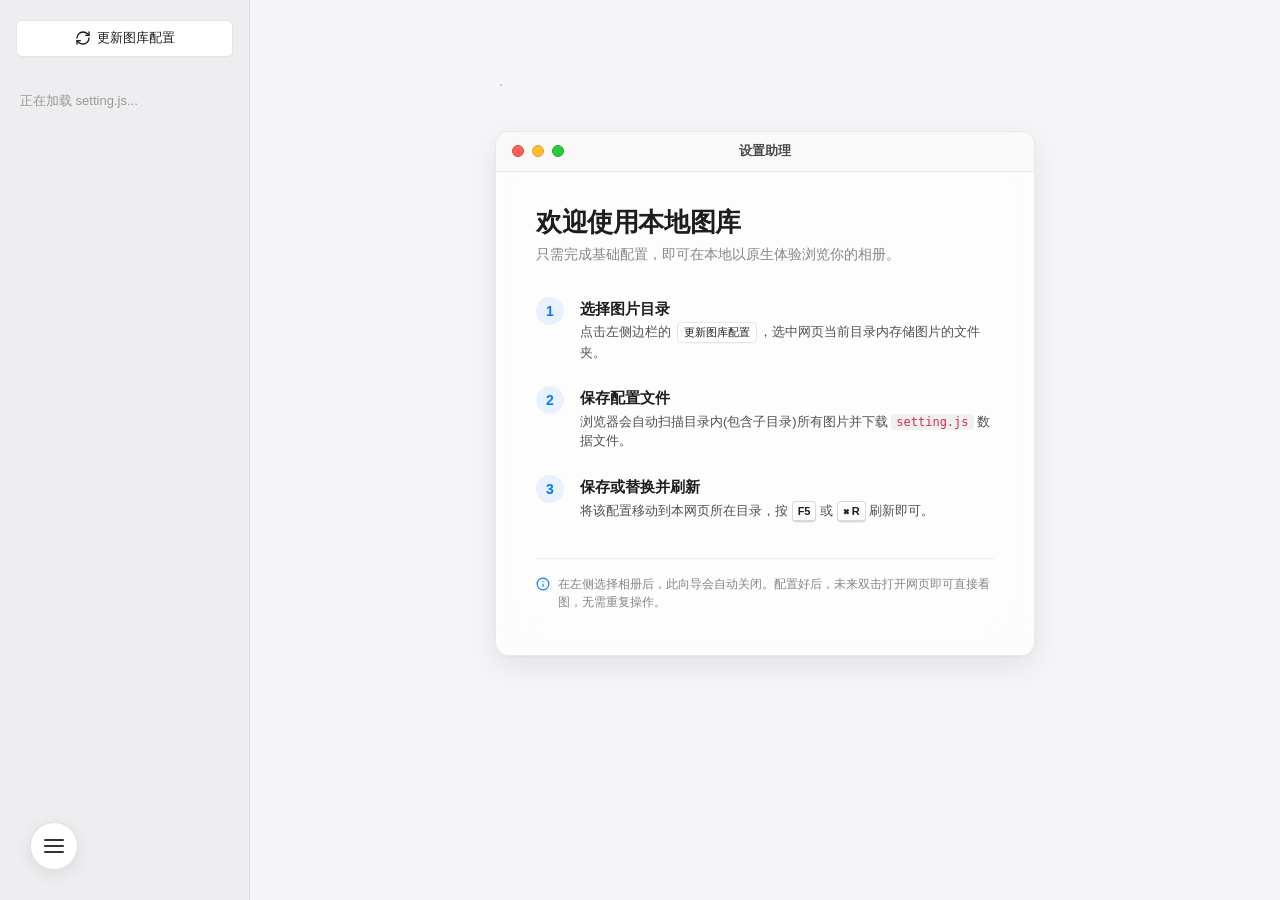
==== index.html @ 23485449 "修复路径中的“#,[,]”等特字符可能导致浏览器对地址识别错误 修复路径中的“#,[,]”等特字符可能导致浏览器对地址识别错误; 对输出图片路径进行编码后输出!" ====
<!-- 
		发布地址：https://www.ximi.me/post-6044.html
		版本：v1.01 
        作者：希米
        说明：本地图库，支持目录树浏览，原生体验,Telegraph风格，macOS化UI，支持移动端浏览。
		更新时间：2036-07-05
-->
<!DOCTYPE html>
<html lang="zh-CN">
<head>
<meta charset="UTF-8">
<meta name="viewport" content="width=device-width, initial-scale=1.0">
<title>Ximi Gallery Pro</title>

<script src="setting.js"></script>

<style>
/* ================== Base & Typography ================== */
* { box-sizing: border-box; }

body {
    margin: 0;
    background: #fff;
    color: #212121;
    display: flex;
    height: 100vh;
    overflow: hidden;
    font-family: -apple-system, BlinkMacSystemFont, "Segoe UI", Roboto, Helvetica, Arial, sans-serif;
    font-size: 18px;
    line-height: 1.58;
    -webkit-font-smoothing: antialiased;
}

header { margin-bottom: 35px; }

/* ================== Floating Toggle Button ================== */
.toggle-btn {
    position: fixed;
    bottom: 30px;
    left: 30px;
    width: 48px;
    height: 48px;
    border-radius: 50%;
    background: #ffffff;
    border: 1px solid #e0e0e0;
    box-shadow: 0 4px 16px rgba(0,0,0,0.08);
    cursor: pointer;
    display: flex;
    align-items: center;
    justify-content: center;
    z-index: 1001;
    color: #333;
    transition: all 0.3s cubic-bezier(0.4, 0, 0.2, 1);
}

.toggle-btn:hover {
    background: #f8f9fa;
    transform: scale(1.05);
    box-shadow: 0 6px 20px rgba(0,0,0,0.12);
}

/* ================== Sidebar & Overlay ================== */
.sidebar-overlay {
    position: fixed; top: 0; left: 0; right: 0; bottom: 0;
    background: rgba(0,0,0,0.2);
    backdrop-filter: blur(2px); -webkit-backdrop-filter: blur(2px);
    z-index: 999; opacity: 0; pointer-events: none; transition: opacity 0.3s ease;
}

.sidebar-overlay.show { opacity: 1; pointer-events: auto; }

.sidebar {
    width: 250px; /* Mac 侧栏通常偏窄 */
    background-color: rgba(235, 235, 239, 0.85); /* macOS 侧边栏经典底色 */
    backdrop-filter: blur(24px); -webkit-backdrop-filter: blur(24px);
    border-right: 1px solid rgba(0,0,0,0.06);
    display: flex; flex-direction: column; overflow-y: auto;
    transition: transform 0.4s cubic-bezier(0.4, 0, 0.2, 1), width 0.4s cubic-bezier(0.4, 0, 0.2, 1);
    z-index: 1000; flex-shrink: 0;
}

.sidebar-header { padding: 20px 16px 12px 16px; }

/* 重新设计的配置按钮：Mac 辅助按钮风格 */
.btn-update {
    display: flex; align-items: center; justify-content: center; gap: 6px;
    width: 100%; padding: 7px;
    background: #ffffff; color: #1d1d1f;
    border: 1px solid rgba(0,0,0,0.1); border-radius: 6px;
    cursor: pointer; font-size: 13px; font-weight: 500;
    transition: all 0.2s ease;
    box-shadow: 0 1px 2px rgba(0,0,0,0.03);
}

.btn-update:hover { 
    background: #fbfbfb; 
    border-color: rgba(0,0,0,0.15); 
    box-shadow: 0 1px 4px rgba(0,0,0,0.06); 
}
.btn-update input { display: none; }

/* 目录树 macOS 化：更小的字号，紧凑的行高 */
.tree-menu { 
    padding: 0 0 80px 0; margin: 0; list-style: none; 
    font-size: 13px; 
    font-family: -apple-system, BlinkMacSystemFont, 'SF Pro Text', sans-serif; 
}
.tree-menu ul { list-style: none; padding-left: 20px; margin: 0; display: none; }
.tree-menu li { margin: 2px 0; }

.tree-item {
    display: flex; align-items: center;
    padding: 6px 10px; margin: 0 12px;
    border-radius: 6px; cursor: pointer; user-select: none;
    color: #1d1d1f; transition: background 0.1s, color 0.1s;
}

.tree-item:hover { background-color: rgba(0,0,0,0.06); }

/* Mac 经典的蓝底白字选中态 */
.tree-item.active { 
    background-color: rgba(0, 0, 0, 0.08); /* 极淡的黑色覆盖，体现毛玻璃质感 */
    color: #000;                           /* 纯黑色字体，提升清晰度 */
    font-weight: 600;                      /* 稍微加粗，无需花哨颜色 */
}

.folder-icon { 
    display: inline-block; width: 14px; margin-right: 6px; 
    font-size: 10px; color: #86868b; 
    transition: transform 0.2s; text-align: center; 
}
.tree-item.active .folder-icon { color: rgba(255,255,255,0.8); }
.folder-open > .tree-item > .folder-icon { transform: rotate(90deg); }
.folder-open > ul { display: block; }

/* 隐藏生硬的滚动条，鼠标悬浮时才显示细条 */
.sidebar::-webkit-scrollbar { width: 0px; background: transparent; }
.sidebar:hover::-webkit-scrollbar { width: 6px; }
.sidebar::-webkit-scrollbar-thumb { background: rgba(0,0,0,0.15); border-radius: 3px; }

/* ================== Responsive Logic ================== */
/* PC Desktop: 默认展开 */
@media (min-width: 769px) {
    .sidebar.collapsed {
        width: 0;
        border-right: none;
        overflow: hidden;
    }
}

/* Mobile: 默认隐藏并在左侧固定 */
@media (max-width: 768px) {
    .sidebar {
        position: fixed;
        height: 100vh;
        left: 0;
        top: 0;
        width: 280px;
        transform: translateX(-100%);
        box-shadow: 4px 0 24px rgba(0,0,0,0.15);
    }
    .sidebar.open { transform: translateX(0); }
    .toggle-btn { bottom: 20px; left: 20px; }
}

/* ================== Main Content (Telegraph Style) ================== */
.main-content {
    flex: 1;
    overflow-y: auto;
    background: #fff;
    scroll-behavior: smooth;
}

.tl-article { max-width: 660px; margin: 0 auto; padding: 60px 20px 100px 20px; }
.tl-content { font-family: Georgia, serif; }

figure { margin: 0 0 32px 0; padding: 0; display: block; }
figure img {
    width: 100%; height: auto; display: block; border: 0;
    background-color: #f4f5f6; transition: opacity 0.3s ease; cursor: pointer;
    border-radius: 4px;
}

h1 {
    font-family: Georgia, serif; font-size: 32px; font-weight: 700;
    line-height: 1.15; color: #000000; margin: 0 0 12px 0; letter-spacing: -0.01em;
}

.tl-meta { font-size: 15px; color: #79828b; margin: 0; }
.tl-meta .author { color: #212121d6; text-decoration: none; }
.tl-meta .divider { padding: 0 4px; color: #b0b7bd; }

</style>
</head>

<body>

<button class="toggle-btn" id="sidebarToggle" aria-label="Toggle Sidebar">
    <svg width="24" height="24" viewBox="0 0 24 24" fill="none" stroke="currentColor" stroke-width="2" stroke-linecap="round" stroke-linejoin="round">
        <line x1="3" y1="12" x2="21" y2="12"></line>
        <line x1="3" y1="6" x2="21" y2="6"></line>
        <line x1="3" y1="18" x2="21" y2="18"></line>
    </svg>
</button>

<div class="sidebar-overlay" id="sidebarOverlay"></div>

<aside class="sidebar" id="sidebar">
    <div class="sidebar-header">
        <label class="btn-update">
<svg xmlns="http://www.w3.org/2000/svg" width="16" height="16" viewBox="0 0 24 24" fill="none" stroke="currentColor" stroke-width="2" stroke-linecap="round" stroke-linejoin="round" data-lucide="refresh-cw" aria-hidden="true" class="lucide lucide-refresh-cw w-4 h-4 text-gray-500"><path d="M3 12a9 9 0 0 1 9-9 9.75 9.75 0 0 1 6.74 2.74L21 8"></path><path d="M21 3v5h-5"></path><path d="M21 12a9 9 0 0 1-9 9 9.75 9.75 0 0 1-6.74-2.74L3 16"></path><path d="M8 16H3v5"></path></svg>
            更新图库配置
            <input type="file" webkitdirectory multiple onchange="handleFolderSelect(event)">
        </label>
    </div>

    <ul class="tree-menu" id="sidebarMenu"></ul>
</aside>

<!-- main -->
<main class="main-content" style="background-color: #f5f5f7; display: flex; align-items: flex-start; justify-content: center; ">
       <div class="tl-article">
        <header>
            <h1 id="galleryTitle" style="display: flex; align-items: center; gap: 10px;">
                <span style="font-size: 32px;"></span> 
            </h1>
            <div class="tl-meta" id="galleryMeta">
                <span class="author"></span>
                <span class="divider">·</span>
                <time></time>
            </div>
        </header>

        <div class="tl-content" id="galleryContent"> 
    <!-- macOS 窗口主容器 -->
    <div style="width: 100%; max-width: 540px; background: rgba(255, 255, 255, 0.75); backdrop-filter: blur(24px); -webkit-backdrop-filter: blur(24px); border-radius: 14px; box-shadow: 0 10px 30px rgba(0,0,0,0.08), 0 1px 3px rgba(0,0,0,0.04); border: 1px solid rgba(0,0,0,0.08); overflow: hidden; font-family: -apple-system, BlinkMacSystemFont, 'SF Pro Text', 'Helvetica Neue', sans-serif;">

        <!-- 顶部 Title Bar (红黄绿按钮) -->
        <div style="height: 40px; background: rgba(246, 246, 246, 0.5); border-bottom: 1px solid rgba(0,0,0,0.06); display: flex; align-items: center; padding: 0 16px; position: relative;">
            <div style="display: flex; gap: 8px;">
                <div style="width: 12px; height: 12px; border-radius: 50%; background: #FF5F56; border: 1px solid #E0443E;"></div>
                <div style="width: 12px; height: 12px; border-radius: 50%; background: #FFBD2E; border: 1px solid #DEA123;"></div>
                <div style="width: 12px; height: 12px; border-radius: 50%; background: #27C93F; border: 1px solid #1AAB29;"></div>
            </div>
            <div style="position: absolute; left: 50%; transform: translateX(-50%); font-size: 13px; font-weight: 600; color: #4a4a4a; user-select: none;">
                设置助理
            </div>
        </div>

        <!-- 内容区域 -->
        <div style="padding: 36px 40px 44px 40px;">
            <h1 style="font-size: 26px; font-weight: 700; margin: 0 0 6px 0; color: #1d1d1f; letter-spacing: -0.4px;">欢迎使用本地图库</h1>
            <p style="font-size: 14px; color: #86868b; margin: 0 0 32px 0; line-height: 1.5;">只需完成基础配置，即可在本地以原生体验浏览你的相册。</p>

            <!-- 步骤列表 -->
            <div style="display: flex; flex-direction: column; gap: 24px;">

                <!-- Step 1 -->
                <div style="display: flex; gap: 16px;">
                    <div style="width: 28px; height: 28px; border-radius: 50%; background: #e8f2ff; color: #007aff; display: flex; align-items: center; justify-content: center; font-weight: 600; font-size: 14px; flex-shrink: 0;">1</div>
                    <div>
                        <div style="font-size: 15px; font-weight: 600; color: #1d1d1f; margin-bottom: 2px;">选择图片目录</div>
                        <div style="font-size: 13px; color: #515154; line-height: 1.5;">
                            点击左侧边栏的 <span style="display: inline-block; background: #ffffff; border: 1px solid rgba(0,0,0,0.1); border-radius: 5px; padding: 1px 6px; font-size: 11px; font-weight: 500; color: #1d1d1f; box-shadow: 0 1px 1px rgba(0,0,0,0.03); margin: 0 2px;">更新图库配置</span>，选中网页当前目录内存储图片的文件夹。
                        </div>
                    </div>
                </div>

                <!-- Step 2 -->
                <div style="display: flex; gap: 16px;">
                    <div style="width: 28px; height: 28px; border-radius: 50%; background: #e8f2ff; color: #007aff; display: flex; align-items: center; justify-content: center; font-weight: 600; font-size: 14px; flex-shrink: 0;">2</div>
                    <div>
                        <div style="font-size: 15px; font-weight: 600; color: #1d1d1f; margin-bottom: 2px;">保存配置文件</div>
                        <div style="font-size: 13px; color: #515154; line-height: 1.5;">
                            浏览器会自动扫描目录内(包含子目录)所有图片并下载 <code style="font-family: ui-monospace, SFMono-Regular, Consolas, monospace; background: rgba(0,0,0,0.05); padding: 1px 5px; border-radius: 4px; font-size: 12px; color: #d03050;">setting.js</code> 数据文件。
                        </div>
                    </div>
                </div>

                <!-- Step 3 -->
                <div style="display: flex; gap: 16px;">
                    <div style="width: 28px; height: 28px; border-radius: 50%; background: #e8f2ff; color: #007aff; display: flex; align-items: center; justify-content: center; font-weight: 600; font-size: 14px; flex-shrink: 0;">3</div>
                    <div>
                        <div style="font-size: 15px; font-weight: 600; color: #1d1d1f; margin-bottom: 2px;">保存或替换并刷新</div>
                        <div style="font-size: 13px; color: #515154; line-height: 1.5;">
                            将该配置移动到本网页所在目录，按 <span style="display: inline-block; background: #ffffff; border: 1px solid rgba(0,0,0,0.15); border-radius: 4px; padding: 1px 5px; font-size: 11px; font-weight: 600; color: #1d1d1f; box-shadow: 0 1px 0px rgba(0,0,0,0.05); border-bottom-width: 2px;">F5</span> 或 <span style="display: inline-block; background: #ffffff; border: 1px solid rgba(0,0,0,0.15); border-radius: 4px; padding: 1px 5px; font-size: 11px; font-weight: 600; color: #1d1d1f; box-shadow: 0 1px 0px rgba(0,0,0,0.05); border-bottom-width: 2px;">⌘ R</span> 刷新即可。
                        </div>
                    </div>
                </div>

            </div>

            <!-- 底部提示信息 -->
            <div style="margin-top: 36px; padding-top: 16px; border-top: 1px solid rgba(0,0,0,0.06); display: flex; align-items: flex-start; gap: 8px; color: #86868b; font-size: 12px;">
                <svg width="14" height="14" viewBox="0 0 24 24" fill="none" stroke="currentColor" stroke-width="2" stroke-linecap="round" stroke-linejoin="round" style="color: #007aff; margin-top: 2px; flex-shrink: 0;"><circle cx="12" cy="12" r="10"></circle><line x1="12" y1="16" x2="12" y2="12"></line><line x1="12" y1="8" x2="12.01" y2="8"></line></svg>
                <span style="line-height: 1.5;">在左侧选择相册后，此向导会自动关闭。配置好后，未来双击打开网页即可直接看图，无需重复操作。</span>
            </div>
        </div>
    </div>
 </div>
    </div>
</main>

<script>
window.galleryData = window.galleryData || {};

/* ===================== UI 交互控制逻辑 ===================== */
const sidebar = document.getElementById('sidebar');
const toggleBtn = document.getElementById('sidebarToggle');
const overlay = document.getElementById('sidebarOverlay');

function toggleSidebar() {
    if (window.innerWidth <= 768) {
        sidebar.classList.toggle('open');
        overlay.classList.toggle('show');
    } else {
        sidebar.classList.toggle('collapsed');
    }
}

// 绑定折叠按钮与遮罩层点击事件
toggleBtn.addEventListener('click', toggleSidebar);
overlay.addEventListener('click', () => {
    sidebar.classList.remove('open');
    overlay.classList.remove('show');
});


/* ===================== 初始化 ===================== */
function initializeApp() {
    const menu = document.getElementById('sidebarMenu');
    menu.innerHTML = '<li style="padding:20px;color:#999;">正在加载 setting.js...</li>';

    if (window.gallerySettings) {
        window.galleryData = window.gallerySettings;
    }

// 如果没有数据，直接 return，保留页面上默认显示的“使用说明”
    if (!window.galleryData || Object.keys(window.galleryData).length === 0) {
        return; 
    }

    renderSidebarTree();
}

initializeApp();

/* ===================== 侧栏渲染逻辑 ===================== */
function renderSidebarTree() {
    const menuContainer = document.getElementById('sidebarMenu');
    menuContainer.innerHTML = '';

    if (Object.keys(window.galleryData).length === 0) {
        menuContainer.innerHTML = '<li style="padding:20px;color:#999;">无可用图库</li>';
        return;
    }

    for (const [dbName, dbData] of Object.entries(window.galleryData)) {
        menuContainer.appendChild(buildTreeNodes(dbName, dbData));
    }
}

function buildTreeNodes(name, nodeData) {
    const li = document.createElement('li');
    const itemDiv = document.createElement('div');
    itemDiv.className = 'tree-item';

    const hasSubDirs = Object.keys(nodeData).some(k => k !== '_images');
    const hasImages = nodeData._images && nodeData._images.length > 0;

    // 使用更干净的符号替代 Emoji
    itemDiv.innerHTML = `<span class="folder-icon">${hasSubDirs ? '▶' : '•'}</span> <span style="word-break: break-all;">${name}</span>`;
    li.appendChild(itemDiv);

    itemDiv.onclick = (e) => {
        e.stopPropagation();

        if (hasSubDirs) li.classList.toggle('folder-open');

        document.querySelectorAll('.tree-item').forEach(el => el.classList.remove('active'));
        itemDiv.classList.add('active');

        if (hasImages) {
            renderGallery(name, nodeData._images);
            // 【手机端交互优化】：点击渲染图库后，自动收起侧边栏
            if (window.innerWidth <= 768) {
                sidebar.classList.remove('open');
                overlay.classList.remove('show');
            }
        }
    };

    if (hasSubDirs) {
        const ul = document.createElement('ul');
        for (const [subName, subData] of Object.entries(nodeData)) {
            if (subName === '_images') continue;
            ul.appendChild(buildTreeNodes(subName, subData));
        }
        li.appendChild(ul);
    }

    return li;
}

/* ===================== 图片渲染 ===================== */
// function renderGallery(title, imagesArray) {
//     document.getElementById('galleryTitle').textContent = title;
    
//     // 获取当天的优雅日期格式，如 "July 05, 2026"
//     const dateStr = new Date().toLocaleDateString('en-US', { month: 'long', day: '2-digit', year: 'numeric' });
    
//     document.getElementById('galleryMeta').innerHTML = `
//         <div class="tl-meta">
//             <span class="author">Anonymous</span>
//             <span class="divider">·</span>
//             <time>${dateStr}</time>
//         </div>`;

//     const content = document.getElementById('galleryContent');
//     content.innerHTML = '';

//     imagesArray.forEach(img => {
//         const name = img.split('/').pop().split('\\').pop().replace(/\.[^/.]+$/, "");
//         content.innerHTML += `
//             <figure>
//                 <img src="${img}" title="${name}" loading="lazy">
//             </figure>
//         `;
//     });
// }

function renderGallery(title, imagesArray) {
    document.getElementById('galleryTitle').textContent = title;
    
    // 获取当天的优雅日期格式，如 "July 05, 2026"
    const dateStr = new Date().toLocaleDateString('en-US', { month: 'long', day: '2-digit', year: 'numeric' });
    
    document.getElementById('galleryMeta').innerHTML = `
        <div class="tl-meta">
            <span class="author">Anonymous</span>
            <span class="divider">·</span>
            <time>${dateStr}</time>
        </div>`;

    const content = document.getElementById('galleryContent');
    content.innerHTML = '';

    imagesArray.forEach(img => {
        // 保持原逻辑：提取文件名作为 title
        const name = img.split('/').pop().split('\\').pop().replace(/\.[^/.]+$/, "");
        
        // 新增编码逻辑：
        // 1. 将可能存在的反斜杠 \ 统一替换为正斜杠 /
        // 2. 将路径按 / 拆分为数组
        // 3. 遍历数组，对每一个目录名/文件名进行严格的 URL 编码
        // 4. 将编码后的数组重新用 / 拼接成完整路径
        const encodedImgPath = img.replace(/\\/g, '/')
                                  .split('/')
                                  .map(segment => encodeURIComponent(segment))
                                  .join('/');

        content.innerHTML += `
            <figure>
                <img src="${encodedImgPath}" title="${name}" loading="lazy">
            </figure>
        `;
    });
}
 
/* ===================== 生成 setting.js (已优化排序) ===================== */
function handleFolderSelect(event) {
    const files = event.target.files;
    if (!files.length) return;

    let tree = {};
    let root = "";

    for (let file of files) {
        const ext = file.name.split('.').pop().toLowerCase();
        if (!['jpg','jpeg','png','gif','webp'].includes(ext)) continue;

        const parts = file.webkitRelativePath.split('/');

        if (!root) root = parts[0];

        let cur = tree;

        for (let i = 1; i < parts.length - 1; i++) {
            const dir = parts[i];
            if (!cur[dir]) cur[dir] = {};
            cur = cur[dir];
        }

        if (!cur._images) cur._images = [];
        cur._images.push(file.webkitRelativePath);
    }

    // --- 新增：递归排序函数 ---
    function sortTree(node) {
        for (let key in node) {
            if (key === '_images') {
                // 对图片路径按文件名进行自然排序
                node[key].sort((a, b) => {
                    const nameA = a.split('/').pop().toLowerCase();
                    const nameB = b.split('/').pop().toLowerCase();
                    return nameA.localeCompare(nameB, undefined, {numeric: true, sensitivity: 'base'});
                });
            } else if (typeof node[key] === 'object') {
                sortTree(node[key]);
            }
        }
    }

    sortTree(tree);
    // -----------------------

    const js = `window.gallerySettings = ${JSON.stringify(tree, null, 4)};`;
    downloadFile(js, "setting.js");
    alert("setting.js 已生成（图片已按名称排序），请替换后刷新页面");
}

/* ===================== download ===================== */
function downloadFile(content, name) {
    const blob = new Blob([content], { type: "text/javascript" });
    const url = URL.createObjectURL(blob);
    const a = document.createElement('a');
    a.href = url;
    a.download = name;
    document.body.appendChild(a);
    a.click();
    document.body.removeChild(a);
    URL.revokeObjectURL(url);
}

/* ===================== 控制台致敬信息 ===================== */
window.addEventListener('load', () => {
    const consoleInfo = `
发布地址：https://www.ximi.me/post-6044.html
版本：v1.01 
作者：希米
说明：本地图库，支持目录树浏览，原生体验，Telegraph风格，macOS化UI，支持移动端浏览。
更新时间：2036-07-05`;
    
    console.log("%c " + consoleInfo, "color: #555; font-size: 13px; line-height: 1.6; padding: 10px; background: #f0f0f0; border-radius: 5px;");
});
</script>
</body>
</html>
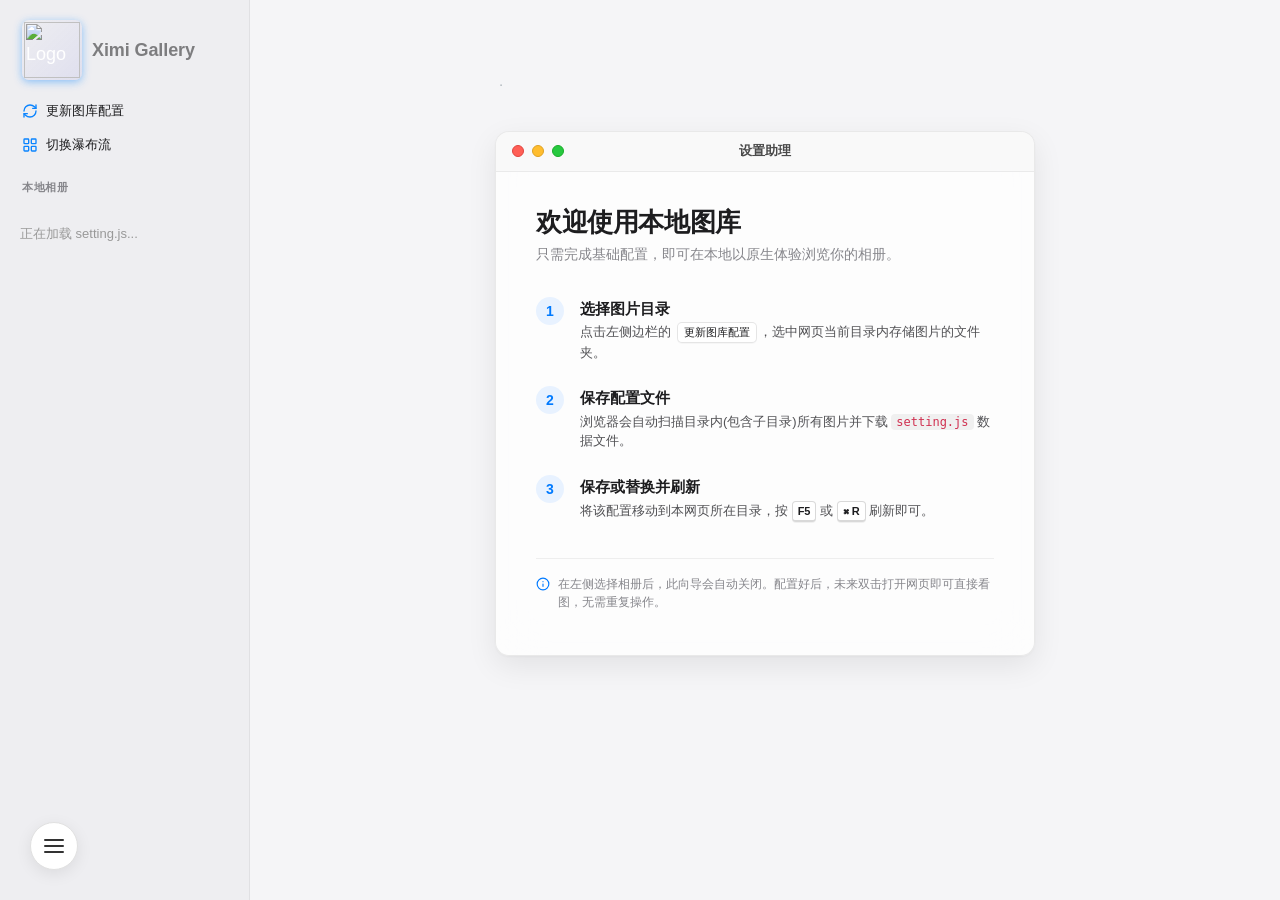
==== commit 735dc712: "新增视频功能与瀑布流预览方式" ====
--- a/index.html
+++ b/index.html
@@ -6,14 +6,14 @@
         说明：本地图库，支持目录树浏览，原生体验,Telegraph风格，macOS化UI，支持移动端浏览。
 		更新时间：2036-07-05
 -->
-<!DOCTYPE html>
-<html lang="zh-CN">
-<head>
+        
+<html lang="zh-CN"><head>
 <meta charset="UTF-8">
 <meta name="viewport" content="width=device-width, initial-scale=1.0">
 <title>Ximi Gallery Pro</title>
 
 <script src="setting.js"></script>
+
 
 <style>
 /* ================== Base & Typography ================== */
@@ -176,11 +176,8 @@
 .tl-content { font-family: Georgia, serif; }
 
 figure { margin: 0 0 32px 0; padding: 0; display: block; }
-figure img {
-    width: 100%; height: auto; display: block; border: 0;
-    background-color: #f4f5f6; transition: opacity 0.3s ease; cursor: pointer;
-    border-radius: 4px;
-}
+figure img, figure video{width:100%;height:auto;display:block;border:0;background-color:#f4f5f6;border-radius:4px;}
+figure img{cursor:pointer;}
 
 h1 {
     font-family: Georgia, serif; font-size: 32px; font-weight: 700;
@@ -191,7 +188,330 @@
 .tl-meta .author { color: #212121d6; text-decoration: none; }
 .tl-meta .divider { padding: 0 4px; color: #b0b7bd; }
 
+
+
+/* ================== 修改：瀑布流多列布局 ================== */
+.waterfall-mode.tl-content {
+    column-count: 4; /* 修改为 4 列 */
+    column-gap: 20px;
+}
+.waterfall-mode figure {
+    break-inside: avoid;
+    margin-bottom: 20px;
+}
+
+/* 瀑布流响应式降级 */
+@media (max-width: 1200px) { .waterfall-mode.tl-content { column-count: 3; } }
+@media (max-width: 900px)  { .waterfall-mode.tl-content { column-count: 2; } }
+@media (max-width: 600px)  { .waterfall-mode.tl-content { column-count: 1; } }
+
+/* ================== 新增：入场动画与悬浮动效 ================== */
+@keyframes fadeInUp {
+    from { opacity: 0; transform: translateY(20px); }
+    to { opacity: 1; transform: translateY(0); }
+}
+
+figure { 
+    margin: 0 0 32px 0; 
+    padding: 0; 
+    display: block; 
+    /* 增加平滑的入场动画 */
+    animation: fadeInUp 0.6s cubic-bezier(0.25, 0.46, 0.45, 0.94) both; 
+}
+
+figure img, figure video {
+    transition: transform 0.3s cubic-bezier(0.25, 0.46, 0.45, 0.94), box-shadow 0.3s ease;
+}
+
+
+
+/* ================== 新增：灯箱 (Lightbox) 样式 ================== */
+.lightbox-overlay {
+    position: fixed; top: 0; left: 0; width: 100vw; height: 100vh;
+    background: rgba(0, 0, 0, 0.75);
+    backdrop-filter: blur(12px); -webkit-backdrop-filter: blur(12px); /* macOS 毛玻璃质感 */
+    z-index: 2000;
+    display: flex; align-items: center; justify-content: center;
+    opacity: 0; pointer-events: none;
+    transition: opacity 0.35s ease;
+}
+
+.lightbox-overlay.show { opacity: 1; pointer-events: auto; }
+
+.lightbox-img {
+    max-width: 92%; max-height: 92%;
+    border-radius: 8px;
+    box-shadow: 0 20px 50px rgba(0,0,0,0.4);
+    transform: scale(0.95);
+    transition: transform 0.35s cubic-bezier(0.25, 0.46, 0.45, 0.94);
+}
+
+.lightbox-overlay.show .lightbox-img { transform: scale(1); }
+
+.lightbox-close {
+    position: absolute; top: 25px; right: 25px;
+    width: 44px; height: 44px;
+    background: rgba(255,255,255,0.15);
+    border-radius: 50%; color: #fff;
+    display: flex; align-items: center; justify-content: center;
+    cursor: pointer; transition: background 0.2s, transform 0.2s;
+}
+
+.lightbox-close:hover { background: rgba(255,255,255,0.3); transform: scale(1.05); }
+
+.tl-article.waterfall-container {
+    max-width: 900px;
+}
+
+/* ================== 修改：悬浮动效（仅在瀑布流触发） ================== */
+/* 仅在瀑布流模式下，鼠标指向图片才会触发轻微放大与阴影 */
+.waterfall-mode figure img:hover, 
+.waterfall-mode figure video:hover {
+    transform: scale(1.015);
+    box-shadow: 0 10px 30px rgba(0,0,0,0.12);
+    z-index: 10;
+    position: relative;
+}
+
+/* ================== 修改与新增：灯箱及双击放大样式 ================== */
+.lightbox-img {
+    max-width: 92%; max-height: 92%;
+    border-radius: 8px;
+    box-shadow: 0 20px 50px rgba(0,0,0,0.4);
+    transform: scale(0.95);
+    /* 增加 transform 动画，使双击放大与切换过渡更平滑 */
+    transition: transform 0.3s cubic-bezier(0.25, 0.46, 0.45, 0.94);
+    cursor: zoom-in;
+    user-select: none; /* 防止双击时文字被选中 */
+}
+
+/* 灯箱双击放大状态 */
+.lightbox-img.zoomed {
+    transform: scale(1.6); 
+    cursor: zoom-out;
+}
+
+/* 灯箱左右切换按钮样式 */
+.lightbox-btn {
+    position: absolute;
+    top: 50%;
+    transform: translateY(-50%);
+    width: 56px;
+    height: 56px;
+    background: rgba(255, 255, 255, 0.08);
+    backdrop-filter: blur(8px); -webkit-backdrop-filter: blur(8px);
+    border: 1px solid rgba(255, 255, 255, 0.1);
+    border-radius: 50%;
+    color: #fff;
+    display: flex;
+    align-items: center;
+    justify-content: center;
+    cursor: pointer;
+    transition: background 0.2s, transform 0.2s, opacity 0.2s;
+    z-index: 2100;
+}
+.lightbox-btn:hover {
+    background: rgba(255, 255, 255, 0.2);
+    transform: translateY(-50%) scale(1.05);
+}
+.lightbox-btn:active {
+    transform: translateY(-50%) scale(0.95);
+}
+.lightbox-btn.prev { left: 40px; }
+.lightbox-btn.next { right: 40px; }
+
+/* 移动端轻量隐藏导航键，靠手势或点击两侧 */
+@media (max-width: 768px) {
+    .lightbox-btn { width: 44px; height: 44px; }
+    .lightbox-btn.prev { left: 15px; }
+    .lightbox-btn.next { right: 15px; }
+}
+/* ================== 修改：侧栏头部与原生 macOS UI 美化 ================== */
+
+/* 移除原本生硬的内边距，交由内部元素控制 */
+.sidebar-header {
+    padding: 0; 
+}
+
+/* 新增：品牌 Logo 与标题区域 */
+.sidebar-brand {
+    display: flex;
+    align-items: center;
+    padding: 24px 16px 16px 20px;
+    gap: 12px;
+}
+
+.brand-icon {
+    width: 30px;
+    height: 30px;
+    /* macOS 经典的亮蓝色渐变 */
+    background: linear-gradient(135deg, #0A84FF, #005EBB);
+    border-radius: 8px;
+    display: flex;
+    align-items: center;
+    justify-content: center;
+    color: #fff;
+    box-shadow: 0 2px 8px rgba(10, 132, 255, 0.3);
+}
+
+.brand-title {
+    font-size: 15px;
+    font-weight: 600;
+    color: #1d1d1f;
+    font-family: -apple-system, BlinkMacSystemFont, "SF Pro Display", sans-serif;
+    letter-spacing: -0.2px;
+}
+
+/* 新增：动作按钮组容器 */
+.sidebar-actions {
+    padding: 0 12px 8px 12px;
+    display: flex;
+    flex-direction: column;
+    gap: 2px; /* macOS 侧栏列表项之间非常紧凑 */
+}
+
+/* 重新设计 .btn-update：去除边框，改为左对齐的沉浸式列表项 */
+.btn-update {
+    display: flex; 
+    align-items: center; 
+    justify-content: flex-start; /* 靠左对齐，与下方目录树对齐 */
+    gap: 10px;
+    width: 100%; 
+    padding: 8px 10px;
+    background: transparent; 
+    color: #1d1d1f;
+    border: none; /* 去除全部边框 */
+    border-radius: 6px;
+    cursor: pointer; 
+    font-size: 13px; 
+    font-weight: 500;
+    transition: background 0.15s ease;
+    box-shadow: none; /* 去除阴影 */
+}
+
+/* 按钮图标统一使用 Mac 蓝，增强视觉引导 */
+.btn-update svg {
+    color: #0A84FF; 
+    flex-shrink: 0;
+}
+
+.btn-update:hover { 
+    background: rgba(0, 0, 0, 0.06); /* 经典的浅灰背景悬浮反馈 */
+}
+
+.btn-update:active {
+    background: rgba(0, 0, 0, 0.1);
+}
+
+.btn-update input { display: none; }
+
+/* 新增：侧栏分组小标题（类似 macOS 中"个人收藏"、"标签"） */
+.sidebar-section-title {
+    padding: 12px 16px 4px 20px;
+    font-size: 11px;
+    font-weight: 600;
+    color: #86868b;
+    text-transform: uppercase;
+    letter-spacing: 0.5px;
+}
+
+/* ================== 修改：彻底统一侧栏排版体系 (完美对齐版) ================== */
+
+/* 1. 品牌区调整：视觉上更紧凑，缩小不协调的突兀感 */
+.sidebar-brand {
+    display: flex;
+    align-items: center;
+    padding: 20px 12px 12px 22px; 
+    gap: 10px;
+}
+
+.brand-icon {
+    width: 26px; height: 26px;
+    background: linear-gradient(135deg, #0A84FF, #005EBB);
+    border-radius: 6px;
+    display: flex; align-items: center; justify-content: center;
+    color: #fff;
+    box-shadow: 0 2px 6px rgba(10, 132, 255, 0.2);
+}
+.brand-icon svg { width: 14px; height: 14px; }
+
+.brand-title {
+    font-size: 18px;
+    font-weight: 600;
+    color: #1d1d1f8a;
+    letter-spacing: -0.1px;
+}
+
+/* 2. 移除外层容器多余的 padding */
+.sidebar-actions {
+    padding: 3px 12px;
+    display: flex;
+    flex-direction: column;
+    gap: 2px;
+}
+
+/* 3. ★ 核心修复：强制统一“功能按钮”与“相册树节点”的宽高、间距与排版 ★ */
+.btn-update, .tree-item {
+    display: flex;
+    align-items: center;
+    justify-content: flex-start;
+    gap: 8px;           /* 统一图标与文字的间距 */
+    /* margin: 0 12px; */     /* 统一外边距，确保悬浮灰色背景块左中右宽度完美一致 */
+    padding: 6px 10px;  /* 统一内边距 */
+    /* width: auto; */        /* 覆盖之前的 100% */
+    border: none;
+    border-radius: 6px;
+    background: transparent;
+    color: #1d1d1f;
+    font-size: 13px;
+    font-weight: 500;
+    cursor: pointer;
+    transition: background 0.15s ease, color 0.1s ease;
+    /* box-shadow: none; */
+    /* text-decoration: none; */
+    /* line-height: 1.2; */
+}
+
+/* 统一悬浮背景色 */
+.btn-update:hover, .tree-item:hover { 
+    background: rgba(0, 0, 0, 0.05); 
+}
+
+/* 让功能按钮的 svg 占位与下方相册的三角形占位完全相同 */
+.btn-update svg {
+    width: 16px; height: 16px;
+    color: #0A84FF; 
+    flex-shrink: 0;
+    stroke-width: 2px;
+}
+
+/* 修正下方树形菜单的图标，使其居中且宽度固定为 16px，从而保证文字完美对齐 */
+.folder-icon { 
+    display: flex; 
+    align-items: center; 
+    justify-content: center;
+    width: 16px;         /* 与上方的 svg 宽度保持完全一致 */
+    height: 16px;
+    margin-right: 0;     /* 移除旧的 margin，由 flex gap 统一控制图文间距 */
+    font-size: 10px; 
+    color: #86868b; 
+    transition: transform 0.2s; 
+}
+
+/* 4. 小标题对齐修正 */
+.sidebar-section-title {
+    padding: 16px 0 6px 0;
+    /* margin 22px 是因为：高亮块 margin 12px + 内部 padding 10px = 文字起步位置 22px */
+    margin: 0 22px; 
+    font-size: 11px;
+    font-weight: 600;
+    color: #86868b;
+    text-transform: uppercase;
+    letter-spacing: 0.5px;
+}
 </style>
+
+
 </head>
 
 <body>
@@ -207,15 +527,42 @@
 <div class="sidebar-overlay" id="sidebarOverlay"></div>
 
 <aside class="sidebar" id="sidebar">
+
     <div class="sidebar-header">
-        <label class="btn-update">
-<svg xmlns="http://www.w3.org/2000/svg" width="16" height="16" viewBox="0 0 24 24" fill="none" stroke="currentColor" stroke-width="2" stroke-linecap="round" stroke-linejoin="round" data-lucide="refresh-cw" aria-hidden="true" class="lucide lucide-refresh-cw w-4 h-4 text-gray-500"><path d="M3 12a9 9 0 0 1 9-9 9.75 9.75 0 0 1 6.74 2.74L21 8"></path><path d="M21 3v5h-5"></path><path d="M21 12a9 9 0 0 1-9 9 9.75 9.75 0 0 1-6.74-2.74L3 16"></path><path d="M8 16H3v5"></path></svg>
-            更新图库配置
-            <input type="file" webkitdirectory multiple onchange="handleFolderSelect(event)">
-        </label>
+        <div class="sidebar-brand">
+            <div class="brand-icon" style="
+    width: 60px;
+    height: 60px;
+    background: linear-gradient(135deg, #dfdfe500, #ceceeb75);
+    border-radius: 7px;
+    display: flex;
+    align-items: center;
+    justify-content: center;
+    color: #fff;
+    box-shadow: 0 2px 8px rgb(11 132 255 / 45%);
+">
+              <img src="http://192.168.1.10:888/favicon.ico" style="/* margin: 0px 0 -60px 0; */width: 56px;height: 56px;" alt="Logo">
+            </div>
+            <div class="brand-title">Ximi Gallery</div>
+        </div>
+
+        <div class="sidebar-actions">
+            <label class="btn-update">
+                <svg xmlns="http://www.w3.org/2000/svg" width="16" height="16" viewBox="0 0 24 24" fill="none" stroke="currentColor" stroke-width="2" stroke-linecap="round" stroke-linejoin="round"><path d="M3 12a9 9 0 0 1 9-9 9.75 9.75 0 0 1 6.74 2.74L21 8"></path><path d="M21 3v5h-5"></path><path d="M21 12a9 9 0 0 1-9 9 9.75 9.75 0 0 1-6.74-2.74L3 16"></path><path d="M8 16H3v5"></path></svg>
+                <span>更新图库配置</span>
+                <input type="file" webkitdirectory="" multiple="" onchange="handleFolderSelect(event)">
+            </label>
+            
+            <button class="btn-update" id="btnToggleMode" onclick="toggleViewMode()">
+                <svg xmlns="http://www.w3.org/2000/svg" width="16" height="16" viewBox="0 0 24 24" fill="none" stroke="currentColor" stroke-width="2" stroke-linecap="round" stroke-linejoin="round"><rect x="3" y="3" width="7" height="7" rx="1"></rect><rect x="14" y="3" width="7" height="7" rx="1"></rect><rect x="14" y="14" width="7" height="7" rx="1"></rect><rect x="3" y="14" width="7" height="7" rx="1"></rect></svg>
+                <span id="modeText">切换瀑布流</span>
+            </button>
+        </div>
+        
+        <div class="sidebar-section-title">本地相册</div>
     </div>
 
-    <ul class="tree-menu" id="sidebarMenu"></ul>
+    <ul class="tree-menu" id="sidebarMenu"><li class="folder-open"><div class="tree-item"><span class="folder-icon">▶</span> <span style="word-break: break-all;">古风</span></div><ul><li><div class="tree-item"><span class="folder-icon">•</span> <span style="word-break: break-all;">捻发作须</span></div></li><li><div class="tree-item"><span class="folder-icon">•</span> <span style="word-break: break-all;">湖畔闲思</span></div></li><li><div class="tree-item"><span class="folder-icon">•</span> <span style="word-break: break-all;">丐帮女侠</span></div></li><li><div class="tree-item"><span class="folder-icon">•</span> <span style="word-break: break-all;">金风玉露</span></div></li></ul></li><li class="folder-open"><div class="tree-item"><span class="folder-icon">▶</span> <span style="word-break: break-all;">美图</span></div><ul><li><div class="tree-item"><span class="folder-icon">•</span> <span style="word-break: break-all;">年年 - 花野</span></div></li><li><div class="tree-item"><span class="folder-icon">•</span> <span style="word-break: break-all;">年年 - 绿茵</span></div></li><li><div class="tree-item"><span class="folder-icon">•</span> <span style="word-break: break-all;">年年 - 城</span></div></li><li><div class="tree-item"><span class="folder-icon">•</span> <span style="word-break: break-all;">桜桃喵 - 盏月</span></div></li><li><div class="tree-item"><span class="folder-icon">•</span> <span style="word-break: break-all;">桜桃喵 - 夜纱</span></div></li><li><div class="tree-item"><span class="folder-icon">•</span> <span style="word-break: break-all;">年年 风</span></div></li><li><div class="tree-item"><span class="folder-icon">•</span> <span style="word-break: break-all;">年年 - 琳妮特</span></div></li></ul></li><li class="folder-open"><div class="tree-item"><span class="folder-icon">▶</span> <span style="word-break: break-all;">壁纸</span></div><ul><li><div class="tree-item"><span class="folder-icon">•</span> <span style="word-break: break-all;">小清新</span></div></li><li><div class="tree-item active"><span class="folder-icon">•</span> <span style="word-break: break-all;">春日私语</span></div></li></ul></li></ul>
 </aside>
 
 <!-- main -->
@@ -302,7 +649,126 @@
     </div>
 </main>
 
+<div class="lightbox-overlay" id="lightboxOverlay" onclick="closeLightbox()">
+    <div class="lightbox-close">
+        <svg width="24" height="24" viewBox="0 0 24 24" fill="none" stroke="currentColor" stroke-width="2" stroke-linecap="round" stroke-linejoin="round">
+            <line x1="18" y1="6" x2="6" y2="18"></line>
+            <line x1="6" y1="6" x2="18" y2="18"></line>
+        </svg>
+    </div>
+    
+    <button class="lightbox-btn prev" onclick="prevLightboxImage(event)">
+        <svg width="24" height="24" viewBox="0 0 24 24" fill="none" stroke="currentColor" stroke-width="2" stroke-linecap="round" stroke-linejoin="round"><polyline points="15 18 9 12 15 6"></polyline></svg>
+    </button>
+    
+    <button class="lightbox-btn next" onclick="nextLightboxImage(event)">
+        <svg width="24" height="24" viewBox="0 0 24 24" fill="none" stroke="currentColor" stroke-width="2" stroke-linecap="round" stroke-linejoin="round"><polyline points="9 18 15 12 9 6"></polyline></svg>
+    </button>
+
+    <img class="lightbox-img" id="lightboxImg" src="" alt="preview" onclick="event.stopPropagation()" ondblclick="toggleLightboxZoom(event)">
+</div>
+
+
 <script>
+/* ===================== 新增：灯箱控制逻辑 ===================== */
+/* ===================== 修改与新增：灯箱核心控制逻辑 ===================== */
+let currentLightboxIndex = -1; // 记录当前灯箱内图片的索引
+
+function openLightbox(index) {
+    if (!window.currentLightboxImages || !window.currentLightboxImages[index]) return;
+    
+    currentLightboxIndex = index;
+    const overlay = document.getElementById('lightboxOverlay');
+    const img = document.getElementById('lightboxImg');
+    
+    // 切换图片时，必须重置上一张图可能存在的双击放大状态
+    img.classList.remove('zoomed');
+    
+    img.src = window.currentLightboxImages[index];
+    overlay.classList.add('show');
+}
+
+function closeLightbox() {
+    const overlay = document.getElementById('lightboxOverlay');
+    overlay.classList.remove('show');
+    setTimeout(() => {
+        const img = document.getElementById('lightboxImg');
+        img.src = "";
+        img.classList.remove('zoomed');
+    }, 350); 
+}
+
+// 切换至上一张（循环轮播）
+function prevLightboxImage(event) {
+    if (event) event.stopPropagation(); // 阻止事件冒泡引发灯箱关闭
+    if (!window.currentLightboxImages || window.currentLightboxImages.length <= 1) return;
+    
+    let newIndex = currentLightboxIndex - 1;
+    if (newIndex < 0) {
+        newIndex = window.currentLightboxImages.length - 1; // 调转到最后一张
+    }
+    openLightbox(newIndex);
+}
+
+// 切换至下一张（循环轮播）
+function nextLightboxImage(event) {
+    if (event) event.stopPropagation();
+    if (!window.currentLightboxImages || window.currentLightboxImages.length <= 1) return;
+    
+    let newIndex = currentLightboxIndex + 1;
+    if (newIndex >= window.currentLightboxImages.length) {
+        newIndex = 0; // 调转到第一张
+    }
+    openLightbox(newIndex);
+}
+
+// 双击图片切换放大模式
+function toggleLightboxZoom(event) {
+    if (event) event.stopPropagation();
+    const img = document.getElementById('lightboxImg');
+    img.classList.toggle('zoomed');
+}
+
+// 原生原生级加分项：支持键盘左右方向键切换，ESC 键退出
+window.addEventListener('keydown', (e) => {
+    const overlay = document.getElementById('lightboxOverlay');
+    if (!overlay || !overlay.classList.contains('show')) return;
+    
+    if (e.key === 'ArrowLeft') {
+        prevLightboxImage();
+    } else if (e.key === 'ArrowRight') {
+        nextLightboxImage();
+    } else if (e.key === 'Escape') {
+        closeLightbox();
+    }
+});
+
+/* ===================== 修改：renderGallery 函数内部拼接逻辑 ===================== */
+// 找到 renderGallery 函数中遍历 images 和 videos 的部分，替换为以下代码：
+
+
+/* ===================== 视图模式控制 ===================== */
+let isWaterfallMode = false;
+
+function toggleViewMode() {
+    isWaterfallMode = !isWaterfallMode;
+    const article = document.querySelector('.tl-article');
+    const content = document.getElementById('galleryContent');
+    const modeText = document.getElementById('modeText');
+    
+    if (isWaterfallMode) {
+        article.classList.add('waterfall-container');
+        content.classList.add('waterfall-mode');
+        modeText.textContent = "切换单列模式";
+    } else {
+        article.classList.remove('waterfall-container');
+        content.classList.remove('waterfall-mode');
+        modeText.textContent = "切换瀑布流";
+    }
+}
+
+
+
 window.galleryData = window.galleryData || {};
 
 /* ===================== UI 交互控制逻辑 ===================== */
@@ -430,12 +896,10 @@
 //     });
 // }
 
-function renderGallery(title, imagesArray) {
+function renderGallery(title, mediaArray) {
     document.getElementById('galleryTitle').textContent = title;
     
-    // 获取当天的优雅日期格式，如 "July 05, 2026"
     const dateStr = new Date().toLocaleDateString('en-US', { month: 'long', day: '2-digit', year: 'numeric' });
-    
     document.getElementById('galleryMeta').innerHTML = `
         <div class="tl-meta">
             <span class="author">Anonymous</span>
@@ -444,30 +908,64 @@
         </div>`;
 
     const content = document.getElementById('galleryContent');
-    content.innerHTML = '';
-
-    imagesArray.forEach(img => {
-        // 保持原逻辑：提取文件名作为 title
+    
+    // 分离图片与视频
+    const images = [];
+    const videos = [];
+    const videoExts = ['mp4', 'webm', 'ogg', 'mov'];
+
+    mediaArray.forEach(media => {
+        const ext = media.split('.').pop().toLowerCase();
+        if (videoExts.includes(ext)) {
+            videos.push(media);
+        } else {
+            images.push(media);
+        }
+    });
+
+     let htmlStr = '';
+    let delayIndex = 0;
+    
+    // 新增：每次渲染新目录时，重置并记录全局灯箱图片队列
+    window.currentLightboxImages = [];
+
+    // 1. 渲染图片
+    images.forEach((img, index) => {
         const name = img.split('/').pop().split('\\').pop().replace(/\.[^/.]+$/, "");
+        const encodedPath = img.replace(/\\/g, '/').split('/').map(segment => encodeURIComponent(segment)).join('/');
         
-        // 新增编码逻辑：
-        // 1. 将可能存在的反斜杠 \ 统一替换为正斜杠 /
-        // 2. 将路径按 / 拆分为数组
-        // 3. 遍历数组，对每一个目录名/文件名进行严格的 URL 编码
-        // 4. 将编码后的数组重新用 / 拼接成完整路径
-        const encodedImgPath = img.replace(/\\/g, '/')
-                                  .split('/')
-                                  .map(segment => encodeURIComponent(segment))
-                                  .join('/');
-
-        content.innerHTML += `
-            <figure>
-                <img src="${encodedImgPath}" title="${name}" loading="lazy">
+        // 将路径压入灯箱队列
+        window.currentLightboxImages.push(encodedPath);
+
+        // 修改：onclick 改为传入当前图片的索引 index
+        htmlStr += `
+            <figure style="animation-delay: ${delayIndex * 0.03}s">
+                <img src="${encodedPath}" title="${name}" loading="lazy" onclick="openLightbox(${index})" style="cursor: zoom-in;">
             </figure>
         `;
+        delayIndex++;
     });
-}
- 
+
+    // 2. 渲染视频 (保持不变)
+    videos.forEach(vid => {
+        const name = vid.split('/').pop().split('\\').pop().replace(/\.[^/.]+$/, "");
+        const encodedPath = vid.replace(/\\/g, '/').split('/').map(segment => encodeURIComponent(segment)).join('/');
+        htmlStr += `
+            <figure style="animation-delay: ${delayIndex * 0.03}s">
+                <video src="${encodedPath}" title="${name}" controls preload="metadata"></video>
+            </figure>
+        `;
+        delayIndex++;
+    });
+
+    content.innerHTML = htmlStr;
+
+    // 重置滚动条
+    const mainContainer = document.querySelector('.main-content');
+    if (mainContainer) {
+        mainContainer.scrollTop = 0; 
+    }
+}
 /* ===================== 生成 setting.js (已优化排序) ===================== */
 function handleFolderSelect(event) {
     const files = event.target.files;
@@ -478,8 +976,9 @@
 
     for (let file of files) {
         const ext = file.name.split('.').pop().toLowerCase();
-        if (!['jpg','jpeg','png','gif','webp'].includes(ext)) continue;
-
+      //  if (!['jpg','jpeg','png','gif','webp'].includes(ext)) continue;
+// 增加了对常见 web 视频格式的支持
+if (!['jpg','jpeg','png','gif','webp','mp4','webm','ogg','mov'].includes(ext)) continue;
         const parts = file.webkitRelativePath.split('/');
 
         if (!root) root = parts[0];
@@ -545,5 +1044,5 @@
     console.log("%c " + consoleInfo, "color: #555; font-size: 13px; line-height: 1.6; padding: 10px; background: #f0f0f0; border-radius: 5px;");
 });
 </script>
-</body>
-</html>+
+</body></html>
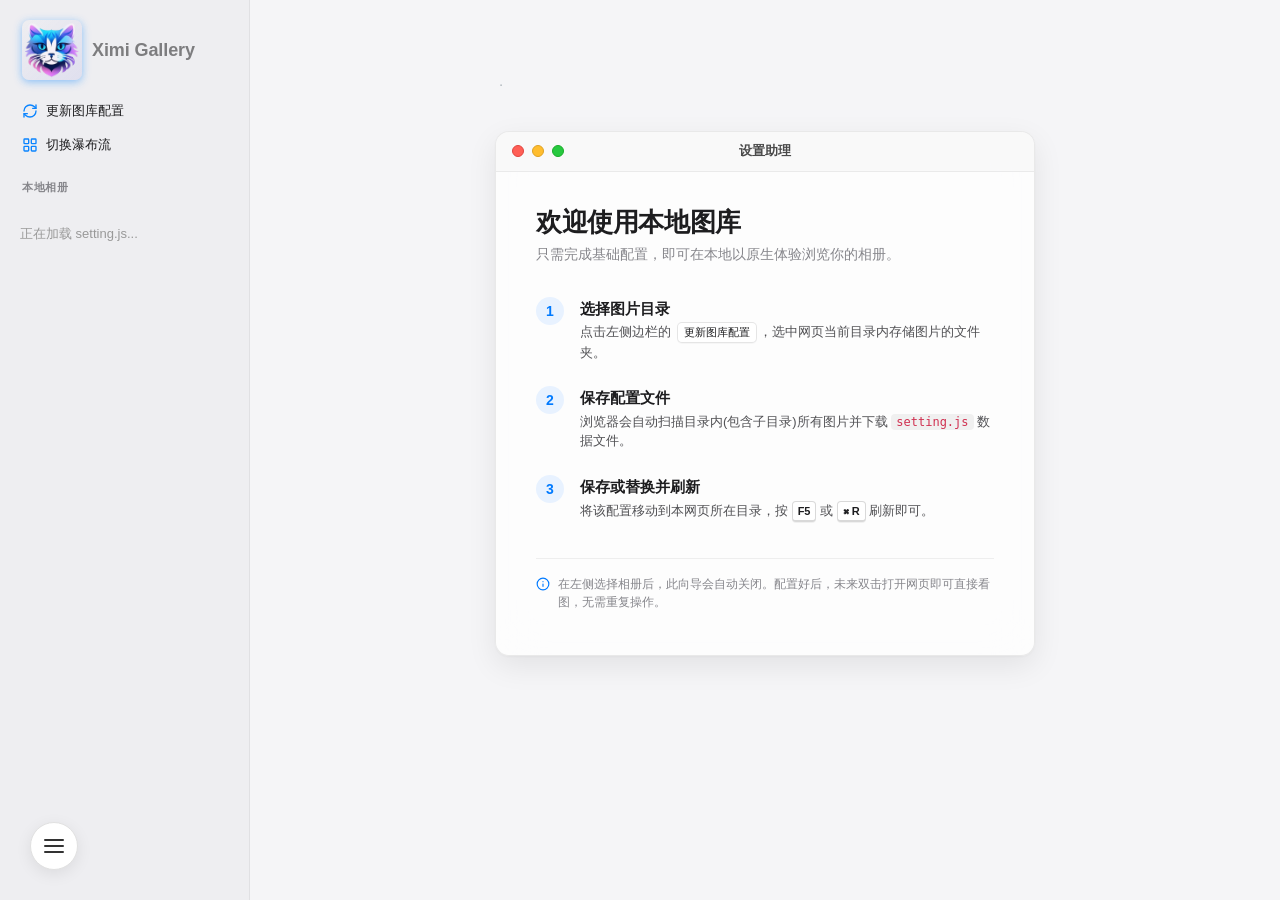
==== commit 021126f9: "Update index.html" ====
--- a/index.html
+++ b/index.html
@@ -1,10 +1,10 @@
 
 <!-- 
 		发布地址：https://www.ximi.me/post-6044.html
-		版本：v1.01 
+		版本：v1.02 
         作者：希米
         说明：本地图库，支持目录树浏览，原生体验,Telegraph风格，macOS化UI，支持移动端浏览。
-		更新时间：2036-07-05
+		更新时间：2036-07-11
 -->
         
 <html lang="zh-CN"><head>
@@ -541,7 +541,7 @@
     color: #fff;
     box-shadow: 0 2px 8px rgb(11 132 255 / 45%);
 ">
-              <img src="http://192.168.1.10:888/favicon.ico" style="/* margin: 0px 0 -60px 0; */width: 56px;height: 56px;" alt="Logo">
+              <img src="./favicon.ico" style="/* margin: 0px 0 -60px 0; */width: 56px;height: 56px;" alt="Logo">
             </div>
             <div class="brand-title">Ximi Gallery</div>
         </div>
@@ -1045,4 +1045,4 @@
 });
 </script>
 
-</body></html>+</body></html>
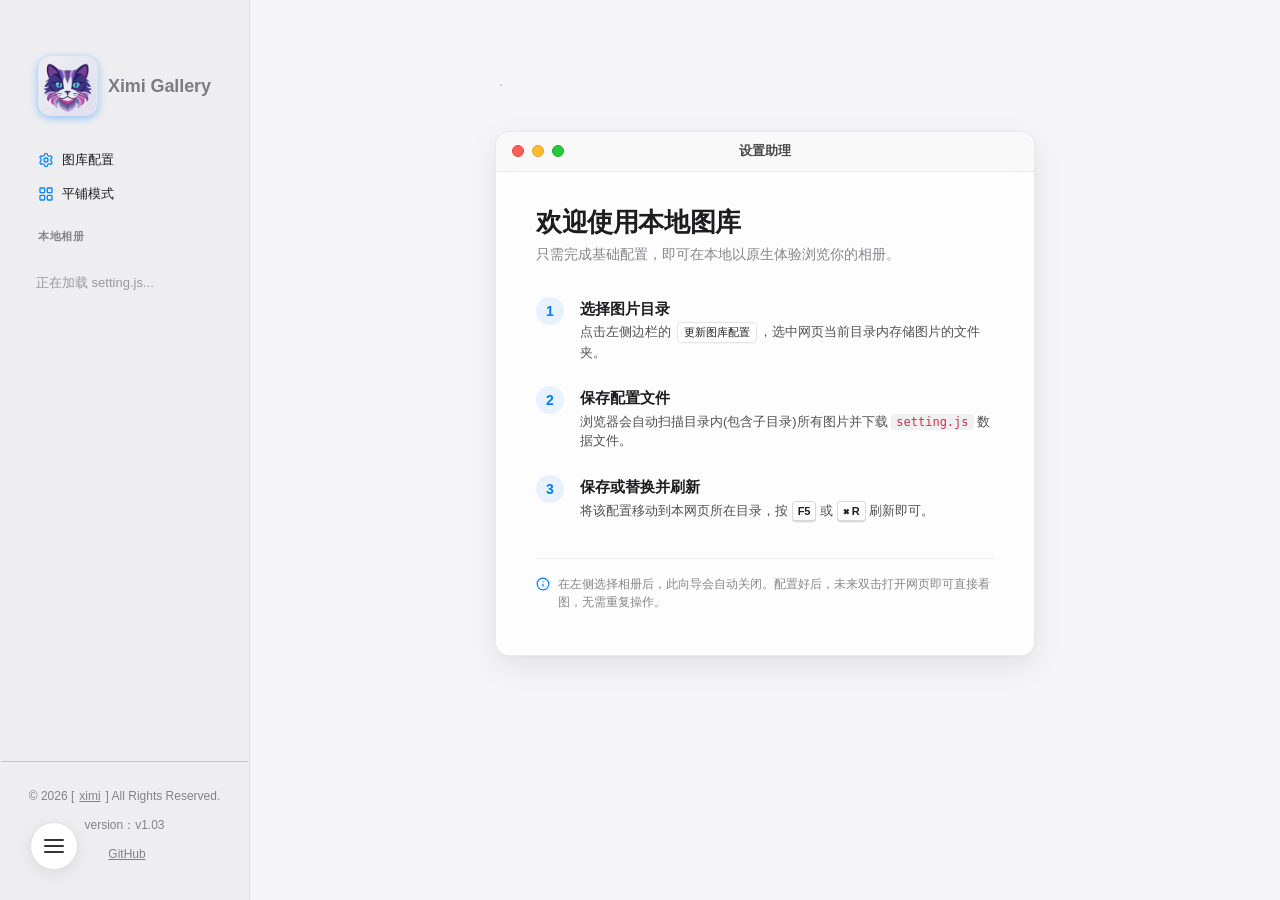
==== commit 26881bbf: "Add files via upload" ====
--- a/index.html
+++ b/index.html
@@ -1,7 +1,7 @@
 
 <!-- 
 		发布地址：https://www.ximi.me/post-6044.html
-		版本：v1.02 
+		版本：v1.03
         作者：希米
         说明：本地图库，支持目录树浏览，原生体验,Telegraph风格，macOS化UI，支持移动端浏览。
 		更新时间：2036-07-11
@@ -10,7 +10,7 @@
 <html lang="zh-CN"><head>
 <meta charset="UTF-8">
 <meta name="viewport" content="width=device-width, initial-scale=1.0">
-<title>Ximi Gallery Pro</title>
+<title>Ximi Gallery</title>
 
 <script src="setting.js"></script>
 
@@ -80,7 +80,7 @@
     z-index: 1000; flex-shrink: 0;
 }
 
-.sidebar-header { padding: 20px 16px 12px 16px; }
+.sidebar-header {     padding: 15px 15px 0 15px;}
 
 /* 重新设计的配置按钮：Mac 辅助按钮风格 */
 .btn-update {
@@ -102,7 +102,7 @@
 
 /* 目录树 macOS 化：更小的字号，紧凑的行高 */
 .tree-menu { 
-    padding: 0 0 80px 0; margin: 0; list-style: none; 
+    padding: 0px 15px 80px 15px; margin: 0; list-style: none; 
     font-size: 13px; 
     font-family: -apple-system, BlinkMacSystemFont, 'SF Pro Text', sans-serif; 
 }
@@ -329,9 +329,7 @@
 /* ================== 修改：侧栏头部与原生 macOS UI 美化 ================== */
 
 /* 移除原本生硬的内边距，交由内部元素控制 */
-.sidebar-header {
-    padding: 0; 
-}
+
 
 /* 新增：品牌 Logo 与标题区域 */
 .sidebar-brand {
@@ -509,6 +507,74 @@
     text-transform: uppercase;
     letter-spacing: 0.5px;
 }
+
+
+/* 确保 sidebar 容器有高度并且使用 Flexbox 布局 */
+.sidebar {
+    /* 你的其他 sidebar 样式 */
+    
+    /* background-color: #333; 示例背景色 */
+    color: white; /* 示例文字颜色 */
+    padding: 1px;
+    height: 100vh; /* 设置高度为视口高度，确保它填满屏幕 */
+    
+    /* 关键：使用 Flexbox 实现垂直布局 */
+    display: flex;
+    flex-direction: column;
+}
+
+/* 让主要内容区域占据剩余空间，将 footer 推到底部 */
+.sidebar-main-content {
+    flex: 1; /* 这个属性是关键 */
+    /* 其他主要内容样式 */
+    overflow-y: auto; /* 如果主要内容过长，允许内部滚动 */
+}
+
+/* 样式化底部区域 */
+.sidebar-footer {
+    border-top: 1.2px solid #55555545; /* 可选：添加顶部边框 */
+    margin-top: auto; /* 关键：确保它被“推”到底部 */
+    padding:15px 15px 25px 15px;
+    text-align: center; /* 内容居中 */
+    font-size: 0.9em; /* 减小字体 */
+    color: #838383; /* 调整字体颜色 */
+}
+
+/* 样式化底部的段落 */
+.sidebar-footer p {
+    margin: 5px 0;    font-size: 12px;
+}
+
+/* 样式化 GitHub 链接 */
+.sidebar-footer .github-link a {
+    color: #838383; /* 链接颜色 */
+    text-decoration: underline; /* 添加下划线 */
+    display: inline-block;
+    padding: 5px;
+}
+
+.sidebar-footer .github-link a:hover {
+    color: #0b84ff; /* 悬停时颜色 */
+}
+
+.sidebar-footer .copyright a {
+    color: #838383; /* 链接颜色 */
+    text-decoration: underline; /* 添加下划线 */
+    display: inline-block;
+    padding: 5px;
+}
+
+.sidebar-footer .copyright a:hover {
+    color: #0b84ff; /* 悬停时颜色 */
+}
+
+
+
+/* 如果你使用了图标，可以调整图标和文字的间距 */
+.sidebar-footer .github-link a i {
+    margin-right: 5px;
+}
+
 </style>
 
 
@@ -528,34 +594,37 @@
 
 <aside class="sidebar" id="sidebar">
 
-    <div class="sidebar-header">
-        <div class="sidebar-brand">
+<div class="sidebar-header">
+        <div class="sidebar-brand" style="
+    padding: 40px 15px 25px 22px;
+">
             <div class="brand-icon" style="
     width: 60px;
     height: 60px;
+    padding-top: 4px;
     background: linear-gradient(135deg, #dfdfe500, #ceceeb75);
-    border-radius: 7px;
+    border-radius: 13px;
     display: flex;
     align-items: center;
     justify-content: center;
     color: #fff;
     box-shadow: 0 2px 8px rgb(11 132 255 / 45%);
 ">
-              <img src="./favicon.ico" style="/* margin: 0px 0 -60px 0; */width: 56px;height: 56px;" alt="Logo">
+              <img src="./favicon.png" style="/* margin: 0px 0 -60px 0; */width: 50px;height: 50px;" alt="Logo">
             </div>
             <div class="brand-title">Ximi Gallery</div>
         </div>
 
         <div class="sidebar-actions">
             <label class="btn-update">
-                <svg xmlns="http://www.w3.org/2000/svg" width="16" height="16" viewBox="0 0 24 24" fill="none" stroke="currentColor" stroke-width="2" stroke-linecap="round" stroke-linejoin="round"><path d="M3 12a9 9 0 0 1 9-9 9.75 9.75 0 0 1 6.74 2.74L21 8"></path><path d="M21 3v5h-5"></path><path d="M21 12a9 9 0 0 1-9 9 9.75 9.75 0 0 1-6.74-2.74L3 16"></path><path d="M8 16H3v5"></path></svg>
-                <span>更新图库配置</span>
+                <svg xmlns="http://www.w3.org/2000/svg" width="24" height="24" viewBox="0 0 24 24" fill="none" stroke="currentColor" stroke-width="2" stroke-linecap="round" stroke-linejoin="round" data-lucide="settings" aria-hidden="true" class="lucide lucide-settings"><path d="M9.671 4.136a2.34 2.34 0 0 1 4.659 0 2.34 2.34 0 0 0 3.319 1.915 2.34 2.34 0 0 1 2.33 4.033 2.34 2.34 0 0 0 0 3.831 2.34 2.34 0 0 1-2.33 4.033 2.34 2.34 0 0 0-3.319 1.915 2.34 2.34 0 0 1-4.659 0 2.34 2.34 0 0 0-3.32-1.915 2.34 2.34 0 0 1-2.33-4.033 2.34 2.34 0 0 0 0-3.831A2.34 2.34 0 0 1 6.35 6.051a2.34 2.34 0 0 0 3.319-1.915"></path><circle cx="12" cy="12" r="3"></circle></svg>
+                               <span>图库配置</span>
                 <input type="file" webkitdirectory="" multiple="" onchange="handleFolderSelect(event)">
             </label>
             
             <button class="btn-update" id="btnToggleMode" onclick="toggleViewMode()">
                 <svg xmlns="http://www.w3.org/2000/svg" width="16" height="16" viewBox="0 0 24 24" fill="none" stroke="currentColor" stroke-width="2" stroke-linecap="round" stroke-linejoin="round"><rect x="3" y="3" width="7" height="7" rx="1"></rect><rect x="14" y="3" width="7" height="7" rx="1"></rect><rect x="14" y="14" width="7" height="7" rx="1"></rect><rect x="3" y="14" width="7" height="7" rx="1"></rect></svg>
-                <span id="modeText">切换瀑布流</span>
+                <span id="modeText">平铺模式</span>
             </button>
         </div>
         
@@ -563,6 +632,22 @@
     </div>
 
     <ul class="tree-menu" id="sidebarMenu"><li class="folder-open"><div class="tree-item"><span class="folder-icon">▶</span> <span style="word-break: break-all;">古风</span></div><ul><li><div class="tree-item"><span class="folder-icon">•</span> <span style="word-break: break-all;">捻发作须</span></div></li><li><div class="tree-item"><span class="folder-icon">•</span> <span style="word-break: break-all;">湖畔闲思</span></div></li><li><div class="tree-item"><span class="folder-icon">•</span> <span style="word-break: break-all;">丐帮女侠</span></div></li><li><div class="tree-item"><span class="folder-icon">•</span> <span style="word-break: break-all;">金风玉露</span></div></li></ul></li><li class="folder-open"><div class="tree-item"><span class="folder-icon">▶</span> <span style="word-break: break-all;">美图</span></div><ul><li><div class="tree-item"><span class="folder-icon">•</span> <span style="word-break: break-all;">年年 - 花野</span></div></li><li><div class="tree-item"><span class="folder-icon">•</span> <span style="word-break: break-all;">年年 - 绿茵</span></div></li><li><div class="tree-item"><span class="folder-icon">•</span> <span style="word-break: break-all;">年年 - 城</span></div></li><li><div class="tree-item"><span class="folder-icon">•</span> <span style="word-break: break-all;">桜桃喵 - 盏月</span></div></li><li><div class="tree-item"><span class="folder-icon">•</span> <span style="word-break: break-all;">桜桃喵 - 夜纱</span></div></li><li><div class="tree-item"><span class="folder-icon">•</span> <span style="word-break: break-all;">年年 风</span></div></li><li><div class="tree-item"><span class="folder-icon">•</span> <span style="word-break: break-all;">年年 - 琳妮特</span></div></li></ul></li><li class="folder-open"><div class="tree-item"><span class="folder-icon">▶</span> <span style="word-break: break-all;">壁纸</span></div><ul><li><div class="tree-item"><span class="folder-icon">•</span> <span style="word-break: break-all;">小清新</span></div></li><li><div class="tree-item active"><span class="folder-icon">•</span> <span style="word-break: break-all;">春日私语</span></div></li></ul></li></ul>
+
+<!-- 添加到容器底部的内容 -->
+    <div class="sidebar-footer">
+        <p class="copyright">© 2026 [<a href="https://www.ximi.me/post-6044.html" target="_blank">ximi</a>] All Rights Reserved.</p>
+ <p class="copyright">version：v1.03</p> 
+        
+        <p class="github-link">
+            <a href="https://github.com/xm-nas/ximi-web-Gallery" target="_blank" rel="noopener noreferrer">
+                <!-- 可选：添加一个 GitHub 图标 -->
+                <i class="fab fa-github"></i> GitHub
+            </a>
+        </p>
+    </div>
+
+
+
 </aside>
 
 <!-- main -->
@@ -759,11 +844,11 @@
     if (isWaterfallMode) {
         article.classList.add('waterfall-container');
         content.classList.add('waterfall-mode');
-        modeText.textContent = "切换单列模式";
+        modeText.textContent = "大图预览";
     } else {
         article.classList.remove('waterfall-container');
         content.classList.remove('waterfall-mode');
-        modeText.textContent = "切换瀑布流";
+        modeText.textContent = "平铺预览";
     }
 }
 
@@ -847,12 +932,23 @@
         document.querySelectorAll('.tree-item').forEach(el => el.classList.remove('active'));
         itemDiv.classList.add('active');
 
-        if (hasImages) {
+if (hasImages) {
             renderGallery(name, nodeData._images);
             // 【手机端交互优化】：点击渲染图库后，自动收起侧边栏
             if (window.innerWidth <= 768) {
                 sidebar.classList.remove('open');
                 overlay.classList.remove('show');
+                
+                // 使用 setProperty 并加上 'important'，确保 100% 覆盖任何顽固 CSS
+                sidebar.style.setProperty('width', '0px', 'important');
+                sidebar.style.setProperty('min-width', '0px', 'important');
+                sidebar.style.setProperty('padding', '0px', 'important');
+                sidebar.style.setProperty('margin', '0px', 'important');
+                sidebar.style.setProperty('border', 'none', 'important');
+                sidebar.style.setProperty('overflow', 'hidden', 'important');
+                
+                // 如果父级是 flex，加上这行：
+                sidebar.style.setProperty('flex', '0 0 0px', 'important'); 
             }
         }
     };
@@ -869,32 +965,51 @@
     return li;
 }
 
+function buildTreeNodes(name, nodeData) {
+    const li = document.createElement('li');
+    const itemDiv = document.createElement('div');
+    itemDiv.className = 'tree-item';
+
+    const hasSubDirs = Object.keys(nodeData).some(k => k !== '_images');
+    const hasImages = nodeData._images && nodeData._images.length > 0;
+
+    itemDiv.innerHTML = `<span class="folder-icon">${hasSubDirs ? '▶' : '•'}</span> <span style="word-break: break-all;">${name}</span>`;
+    li.appendChild(itemDiv);
+
+    itemDiv.onclick = (e) => {
+        e.stopPropagation();
+
+        if (hasSubDirs) li.classList.toggle('folder-open');
+
+        document.querySelectorAll('.tree-item').forEach(el => el.classList.remove('active'));
+        itemDiv.classList.add('active');
+
+        if (hasImages) {
+            renderGallery(name, nodeData._images);
+            // 【手机端交互优化】：点击渲染图库后，自动收起侧边栏
+            if (window.innerWidth <= 768) {
+                // 彻底抛弃 style.width = '0px' 这种脏代码！
+                // 只需要移除 open 类名，让 CSS 的 translateX 去执行完美的滑动隐藏！
+                sidebar.classList.remove('open');
+                overlay.classList.remove('show');
+            }
+        }
+    };
+
+    if (hasSubDirs) {
+        const ul = document.createElement('ul');
+        for (const [subName, subData] of Object.entries(nodeData)) {
+            if (subName === '_images') continue;
+            ul.appendChild(buildTreeNodes(subName, subData));
+        }
+        li.appendChild(ul);
+    }
+
+    return li;
+}
+
 /* ===================== 图片渲染 ===================== */
-// function renderGallery(title, imagesArray) {
-//     document.getElementById('galleryTitle').textContent = title;
-    
-//     // 获取当天的优雅日期格式，如 "July 05, 2026"
-//     const dateStr = new Date().toLocaleDateString('en-US', { month: 'long', day: '2-digit', year: 'numeric' });
-    
-//     document.getElementById('galleryMeta').innerHTML = `
-//         <div class="tl-meta">
-//             <span class="author">Anonymous</span>
-//             <span class="divider">·</span>
-//             <time>${dateStr}</time>
-//         </div>`;
-
-//     const content = document.getElementById('galleryContent');
-//     content.innerHTML = '';
-
-//     imagesArray.forEach(img => {
-//         const name = img.split('/').pop().split('\\').pop().replace(/\.[^/.]+$/, "");
-//         content.innerHTML += `
-//             <figure>
-//                 <img src="${img}" title="${name}" loading="lazy">
-//             </figure>
-//         `;
-//     });
-// }
+
 
 function renderGallery(title, mediaArray) {
     document.getElementById('galleryTitle').textContent = title;
@@ -976,7 +1091,6 @@
 
     for (let file of files) {
         const ext = file.name.split('.').pop().toLowerCase();
-      //  if (!['jpg','jpeg','png','gif','webp'].includes(ext)) continue;
 // 增加了对常见 web 视频格式的支持
 if (!['jpg','jpeg','png','gif','webp','mp4','webm','ogg','mov'].includes(ext)) continue;
         const parts = file.webkitRelativePath.split('/');
@@ -1045,4 +1159,4 @@
 });
 </script>
 
-</body></html>
+</body></html>
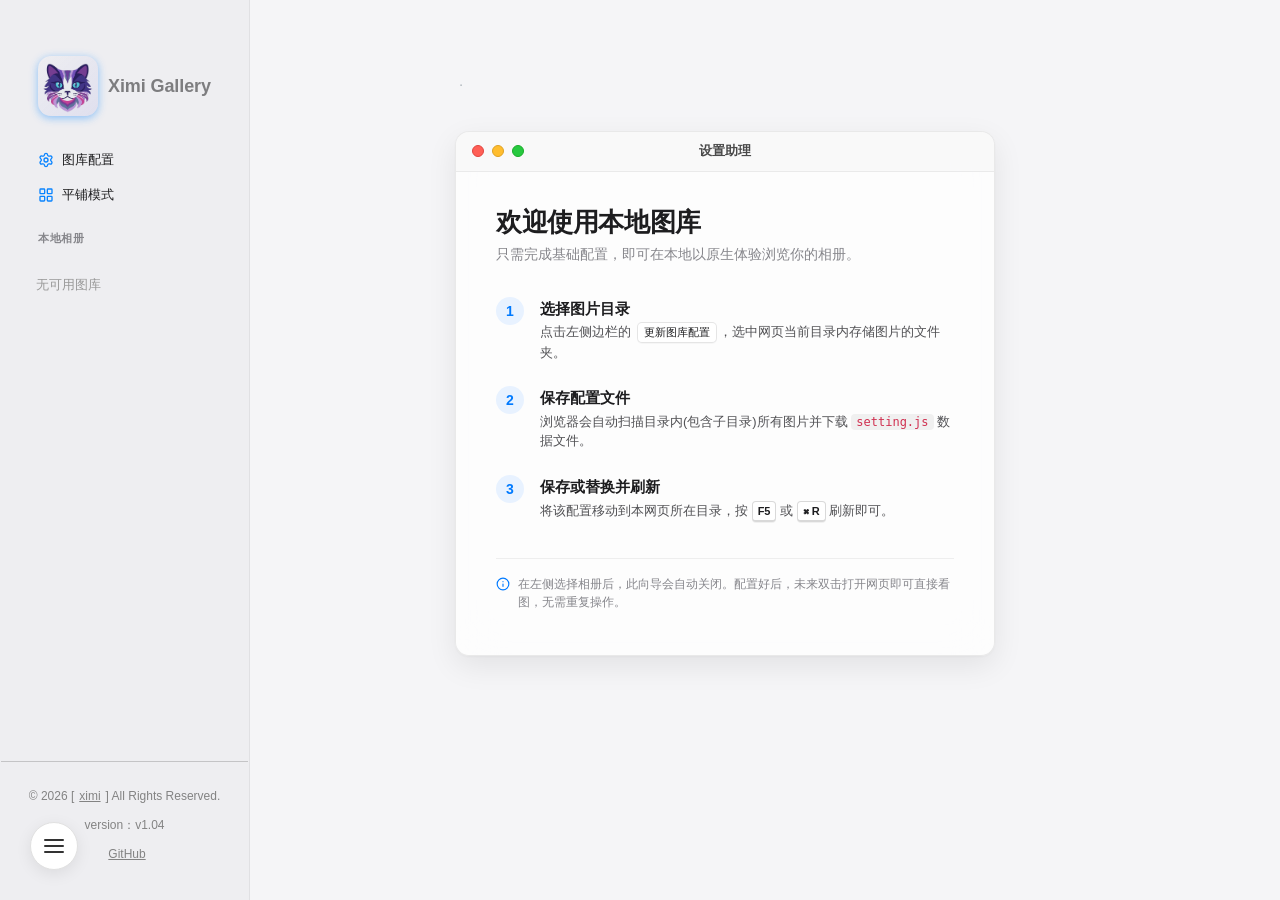
==== commit 2a2538b6: "优化资源加载速度 1.增加动态缓存机制,加载速度更快,单页面加载1000+视频几乎秒加载; 2.增加懒加载图使体验更好; 3.优化瀑布预览方式,竖向改为横向,单页面数千张图片也不会卡顿; 4.资" ====
--- a/index.html
+++ b/index.html
@@ -1,10 +1,10 @@
 
 <!-- 
 		发布地址：https://www.ximi.me/post-6044.html
-		版本：v1.03
+		版本：v1.06
         作者：希米
         说明：本地图库，支持目录树浏览，原生体验,Telegraph风格，macOS化UI，支持移动端浏览。
-		更新时间：2036-07-11
+		更新时间：2036-07-14
 -->
         
 <html lang="zh-CN"><head>
@@ -12,571 +12,97 @@
 <meta name="viewport" content="width=device-width, initial-scale=1.0">
 <title>Ximi Gallery</title>
 
+<link rel="icon" href="./assets/img/favicon.png" type="image/png" 
+      onerror="this.onerror=null; this.href='https://www.ximi.me/usr/demo/ximi-img/assets/img/favicon.png';">
+
+<link rel="shortcut icon" href="./assets/img/favicon.png" type="image/png" 
+      onerror="this.onerror=null; this.href='https://www.ximi.me/usr/demo/ximi-img/assets/img/favicon.png';">
+
+
+
+<script>
+(function() {
+    console.log("【资源加载器】启动中...");
+
+    // 1. 资源配置清单
+    const cssResources = [
+        { local: './assets/css/tailwind.min.css', remote: 'https://www.ximi.me/usr/demo/ximi-img/assets/css/tailwind.min.css' },
+        { local: './assets/css/man.css', remote: 'https://www.ximi.me/usr/demo/ximi-img/assets/css/man.css' }
+    ];
+
+    const jsResources = [
+        { local: './assets/js/masonry.pkgd.min.js', remote: 'https://www.ximi.me/usr/demo/ximi-img/assets/js/masonry.pkgd.min.js' },
+        { local: './assets/js/imagesloaded.pkgd.min.js', remote: 'https://www.ximi.me/usr/demo/ximi-img/assets/js/imagesloaded.pkgd.min.js' },
+        { local: './assets/js/man.js', remote: 'https://www.ximi.me/usr/demo/ximi-img/assets/js/man.js' }
+    ];
+
+    // 2. CSS 加载函数 (并行执行)
+    cssResources.forEach(res => {
+        const link = document.createElement('link');
+        link.rel = 'stylesheet';
+        link.href = res.local;
+        link.onerror = function() {
+            console.warn('CSS 本地加载失败，切换 CDN:', res.local);
+            this.href = res.remote;
+        };
+        document.head.appendChild(link);
+    });
+
+    // 3. JS 加载函数 (队列递归执行，确保依赖顺序)
+    function loadJsQueue(index) {
+        if (index >= jsResources.length) {
+            console.log("【资源加载器】所有 JS 加载序列处理完毕。");
+            return;
+        }
+
+        const res = jsResources[index];
+        const script = document.createElement('script');
+        script.src = res.local;
+
+        // 成功时处理：加载下一个
+        script.onload = () => {
+            console.log('JS 加载成功:', res.local);
+            loadJsQueue(index + 1);
+        };
+
+        // 本地加载失败时：尝试远程
+        script.onerror = () => {
+            console.warn('JS 本地加载失败，尝试远程:', res.local);
+            const remoteScript = document.createElement('script');
+            remoteScript.src = res.remote;
+            
+            // 远程成功时：继续加载下一个
+            remoteScript.onload = () => {
+                console.log('JS 远程加载成功:', res.remote);
+                loadJsQueue(index + 1);
+            };
+            
+            // 远程也失败时：跳过当前，继续尝试加载下一个
+            remoteScript.onerror = () => {
+                console.error('JS 远程加载也失败了，跳过:', res.remote);
+                loadJsQueue(index + 1);
+            };
+            document.head.appendChild(remoteScript);
+        };
+
+        document.head.appendChild(script);
+    }
+
+    // 执行
+    loadJsQueue(0);
+})();
+</script>
+
+
+ <!-- 引入 配置文件 -->
 <script src="setting.js"></script>
 
-
-<style>
-/* ================== Base & Typography ================== */
-* { box-sizing: border-box; }
-
-body {
-    margin: 0;
-    background: #fff;
-    color: #212121;
-    display: flex;
-    height: 100vh;
-    overflow: hidden;
-    font-family: -apple-system, BlinkMacSystemFont, "Segoe UI", Roboto, Helvetica, Arial, sans-serif;
-    font-size: 18px;
-    line-height: 1.58;
-    -webkit-font-smoothing: antialiased;
-}
-
-header { margin-bottom: 35px; }
-
-/* ================== Floating Toggle Button ================== */
-.toggle-btn {
-    position: fixed;
-    bottom: 30px;
-    left: 30px;
-    width: 48px;
-    height: 48px;
-    border-radius: 50%;
-    background: #ffffff;
-    border: 1px solid #e0e0e0;
-    box-shadow: 0 4px 16px rgba(0,0,0,0.08);
-    cursor: pointer;
-    display: flex;
-    align-items: center;
-    justify-content: center;
-    z-index: 1001;
-    color: #333;
-    transition: all 0.3s cubic-bezier(0.4, 0, 0.2, 1);
-}
-
-.toggle-btn:hover {
-    background: #f8f9fa;
-    transform: scale(1.05);
-    box-shadow: 0 6px 20px rgba(0,0,0,0.12);
-}
-
-/* ================== Sidebar & Overlay ================== */
-.sidebar-overlay {
-    position: fixed; top: 0; left: 0; right: 0; bottom: 0;
-    background: rgba(0,0,0,0.2);
-    backdrop-filter: blur(2px); -webkit-backdrop-filter: blur(2px);
-    z-index: 999; opacity: 0; pointer-events: none; transition: opacity 0.3s ease;
-}
-
-.sidebar-overlay.show { opacity: 1; pointer-events: auto; }
-
-.sidebar {
-    width: 250px; /* Mac 侧栏通常偏窄 */
-    background-color: rgba(235, 235, 239, 0.85); /* macOS 侧边栏经典底色 */
-    backdrop-filter: blur(24px); -webkit-backdrop-filter: blur(24px);
-    border-right: 1px solid rgba(0,0,0,0.06);
-    display: flex; flex-direction: column; overflow-y: auto;
-    transition: transform 0.4s cubic-bezier(0.4, 0, 0.2, 1), width 0.4s cubic-bezier(0.4, 0, 0.2, 1);
-    z-index: 1000; flex-shrink: 0;
-}
-
-.sidebar-header {     padding: 15px 15px 0 15px;}
-
-/* 重新设计的配置按钮：Mac 辅助按钮风格 */
-.btn-update {
-    display: flex; align-items: center; justify-content: center; gap: 6px;
-    width: 100%; padding: 7px;
-    background: #ffffff; color: #1d1d1f;
-    border: 1px solid rgba(0,0,0,0.1); border-radius: 6px;
-    cursor: pointer; font-size: 13px; font-weight: 500;
-    transition: all 0.2s ease;
-    box-shadow: 0 1px 2px rgba(0,0,0,0.03);
-}
-
-.btn-update:hover { 
-    background: #fbfbfb; 
-    border-color: rgba(0,0,0,0.15); 
-    box-shadow: 0 1px 4px rgba(0,0,0,0.06); 
-}
-.btn-update input { display: none; }
-
-/* 目录树 macOS 化：更小的字号，紧凑的行高 */
-.tree-menu { 
-    padding: 0px 15px 80px 15px; margin: 0; list-style: none; 
-    font-size: 13px; 
-    font-family: -apple-system, BlinkMacSystemFont, 'SF Pro Text', sans-serif; 
-}
-.tree-menu ul { list-style: none; padding-left: 20px; margin: 0; display: none; }
-.tree-menu li { margin: 2px 0; }
-
-.tree-item {
-    display: flex; align-items: center;
-    padding: 6px 10px; margin: 0 12px;
-    border-radius: 6px; cursor: pointer; user-select: none;
-    color: #1d1d1f; transition: background 0.1s, color 0.1s;
-}
-
-.tree-item:hover { background-color: rgba(0,0,0,0.06); }
-
-/* Mac 经典的蓝底白字选中态 */
-.tree-item.active { 
-    background-color: rgba(0, 0, 0, 0.08); /* 极淡的黑色覆盖，体现毛玻璃质感 */
-    color: #000;                           /* 纯黑色字体，提升清晰度 */
-    font-weight: 600;                      /* 稍微加粗，无需花哨颜色 */
-}
-
-.folder-icon { 
-    display: inline-block; width: 14px; margin-right: 6px; 
-    font-size: 10px; color: #86868b; 
-    transition: transform 0.2s; text-align: center; 
-}
-.tree-item.active .folder-icon { color: rgba(255,255,255,0.8); }
-.folder-open > .tree-item > .folder-icon { transform: rotate(90deg); }
-.folder-open > ul { display: block; }
-
-/* 隐藏生硬的滚动条，鼠标悬浮时才显示细条 */
-.sidebar::-webkit-scrollbar { width: 0px; background: transparent; }
-.sidebar:hover::-webkit-scrollbar { width: 6px; }
-.sidebar::-webkit-scrollbar-thumb { background: rgba(0,0,0,0.15); border-radius: 3px; }
-
-/* ================== Responsive Logic ================== */
-/* PC Desktop: 默认展开 */
-@media (min-width: 769px) {
-    .sidebar.collapsed {
-        width: 0;
-        border-right: none;
-        overflow: hidden;
-    }
-}
-
-/* Mobile: 默认隐藏并在左侧固定 */
-@media (max-width: 768px) {
-    .sidebar {
-        position: fixed;
-        height: 100vh;
-        left: 0;
-        top: 0;
-        width: 280px;
-        transform: translateX(-100%);
-        box-shadow: 4px 0 24px rgba(0,0,0,0.15);
-    }
-    .sidebar.open { transform: translateX(0); }
-    .toggle-btn { bottom: 20px; left: 20px; }
-}
-
-/* ================== Main Content (Telegraph Style) ================== */
-.main-content {
-    flex: 1;
-    overflow-y: auto;
-    background: #fff;
-    scroll-behavior: smooth;
-}
-
-.tl-article { max-width: 660px; margin: 0 auto; padding: 60px 20px 100px 20px; }
-.tl-content { font-family: Georgia, serif; }
-
-figure { margin: 0 0 32px 0; padding: 0; display: block; }
-figure img, figure video{width:100%;height:auto;display:block;border:0;background-color:#f4f5f6;border-radius:4px;}
-figure img{cursor:pointer;}
-
-h1 {
-    font-family: Georgia, serif; font-size: 32px; font-weight: 700;
-    line-height: 1.15; color: #000000; margin: 0 0 12px 0; letter-spacing: -0.01em;
-}
-
-.tl-meta { font-size: 15px; color: #79828b; margin: 0; }
-.tl-meta .author { color: #212121d6; text-decoration: none; }
-.tl-meta .divider { padding: 0 4px; color: #b0b7bd; }
-
-
-
-/* ================== 修改：瀑布流多列布局 ================== */
-.waterfall-mode.tl-content {
-    column-count: 4; /* 修改为 4 列 */
-    column-gap: 20px;
-}
-.waterfall-mode figure {
-    break-inside: avoid;
-    margin-bottom: 20px;
-}
-
-/* 瀑布流响应式降级 */
-@media (max-width: 1200px) { .waterfall-mode.tl-content { column-count: 3; } }
-@media (max-width: 900px)  { .waterfall-mode.tl-content { column-count: 2; } }
-@media (max-width: 600px)  { .waterfall-mode.tl-content { column-count: 1; } }
-
-/* ================== 新增：入场动画与悬浮动效 ================== */
-@keyframes fadeInUp {
-    from { opacity: 0; transform: translateY(20px); }
-    to { opacity: 1; transform: translateY(0); }
-}
-
-figure { 
-    margin: 0 0 32px 0; 
-    padding: 0; 
-    display: block; 
-    /* 增加平滑的入场动画 */
-    animation: fadeInUp 0.6s cubic-bezier(0.25, 0.46, 0.45, 0.94) both; 
-}
-
-figure img, figure video {
-    transition: transform 0.3s cubic-bezier(0.25, 0.46, 0.45, 0.94), box-shadow 0.3s ease;
-}
-
-
-
-/* ================== 新增：灯箱 (Lightbox) 样式 ================== */
-.lightbox-overlay {
-    position: fixed; top: 0; left: 0; width: 100vw; height: 100vh;
-    background: rgba(0, 0, 0, 0.75);
-    backdrop-filter: blur(12px); -webkit-backdrop-filter: blur(12px); /* macOS 毛玻璃质感 */
-    z-index: 2000;
-    display: flex; align-items: center; justify-content: center;
-    opacity: 0; pointer-events: none;
-    transition: opacity 0.35s ease;
-}
-
-.lightbox-overlay.show { opacity: 1; pointer-events: auto; }
-
-.lightbox-img {
-    max-width: 92%; max-height: 92%;
-    border-radius: 8px;
-    box-shadow: 0 20px 50px rgba(0,0,0,0.4);
-    transform: scale(0.95);
-    transition: transform 0.35s cubic-bezier(0.25, 0.46, 0.45, 0.94);
-}
-
-.lightbox-overlay.show .lightbox-img { transform: scale(1); }
-
-.lightbox-close {
-    position: absolute; top: 25px; right: 25px;
-    width: 44px; height: 44px;
-    background: rgba(255,255,255,0.15);
-    border-radius: 50%; color: #fff;
-    display: flex; align-items: center; justify-content: center;
-    cursor: pointer; transition: background 0.2s, transform 0.2s;
-}
-
-.lightbox-close:hover { background: rgba(255,255,255,0.3); transform: scale(1.05); }
-
-.tl-article.waterfall-container {
-    max-width: 900px;
-}
-
-/* ================== 修改：悬浮动效（仅在瀑布流触发） ================== */
-/* 仅在瀑布流模式下，鼠标指向图片才会触发轻微放大与阴影 */
-.waterfall-mode figure img:hover, 
-.waterfall-mode figure video:hover {
-    transform: scale(1.015);
-    box-shadow: 0 10px 30px rgba(0,0,0,0.12);
-    z-index: 10;
-    position: relative;
-}
-
-/* ================== 修改与新增：灯箱及双击放大样式 ================== */
-.lightbox-img {
-    max-width: 92%; max-height: 92%;
-    border-radius: 8px;
-    box-shadow: 0 20px 50px rgba(0,0,0,0.4);
-    transform: scale(0.95);
-    /* 增加 transform 动画，使双击放大与切换过渡更平滑 */
-    transition: transform 0.3s cubic-bezier(0.25, 0.46, 0.45, 0.94);
-    cursor: zoom-in;
-    user-select: none; /* 防止双击时文字被选中 */
-}
-
-/* 灯箱双击放大状态 */
-.lightbox-img.zoomed {
-    transform: scale(1.6); 
-    cursor: zoom-out;
-}
-
-/* 灯箱左右切换按钮样式 */
-.lightbox-btn {
-    position: absolute;
-    top: 50%;
-    transform: translateY(-50%);
-    width: 56px;
-    height: 56px;
-    background: rgba(255, 255, 255, 0.08);
-    backdrop-filter: blur(8px); -webkit-backdrop-filter: blur(8px);
-    border: 1px solid rgba(255, 255, 255, 0.1);
-    border-radius: 50%;
-    color: #fff;
-    display: flex;
-    align-items: center;
-    justify-content: center;
-    cursor: pointer;
-    transition: background 0.2s, transform 0.2s, opacity 0.2s;
-    z-index: 2100;
-}
-.lightbox-btn:hover {
-    background: rgba(255, 255, 255, 0.2);
-    transform: translateY(-50%) scale(1.05);
-}
-.lightbox-btn:active {
-    transform: translateY(-50%) scale(0.95);
-}
-.lightbox-btn.prev { left: 40px; }
-.lightbox-btn.next { right: 40px; }
-
-/* 移动端轻量隐藏导航键，靠手势或点击两侧 */
-@media (max-width: 768px) {
-    .lightbox-btn { width: 44px; height: 44px; }
-    .lightbox-btn.prev { left: 15px; }
-    .lightbox-btn.next { right: 15px; }
-}
-/* ================== 修改：侧栏头部与原生 macOS UI 美化 ================== */
-
-/* 移除原本生硬的内边距，交由内部元素控制 */
-
-
-/* 新增：品牌 Logo 与标题区域 */
-.sidebar-brand {
-    display: flex;
-    align-items: center;
-    padding: 24px 16px 16px 20px;
-    gap: 12px;
-}
-
-.brand-icon {
-    width: 30px;
-    height: 30px;
-    /* macOS 经典的亮蓝色渐变 */
-    background: linear-gradient(135deg, #0A84FF, #005EBB);
-    border-radius: 8px;
-    display: flex;
-    align-items: center;
-    justify-content: center;
-    color: #fff;
-    box-shadow: 0 2px 8px rgba(10, 132, 255, 0.3);
-}
-
-.brand-title {
-    font-size: 15px;
-    font-weight: 600;
-    color: #1d1d1f;
-    font-family: -apple-system, BlinkMacSystemFont, "SF Pro Display", sans-serif;
-    letter-spacing: -0.2px;
-}
-
-/* 新增：动作按钮组容器 */
-.sidebar-actions {
-    padding: 0 12px 8px 12px;
-    display: flex;
-    flex-direction: column;
-    gap: 2px; /* macOS 侧栏列表项之间非常紧凑 */
-}
-
-/* 重新设计 .btn-update：去除边框，改为左对齐的沉浸式列表项 */
-.btn-update {
-    display: flex; 
-    align-items: center; 
-    justify-content: flex-start; /* 靠左对齐，与下方目录树对齐 */
-    gap: 10px;
-    width: 100%; 
-    padding: 8px 10px;
-    background: transparent; 
-    color: #1d1d1f;
-    border: none; /* 去除全部边框 */
-    border-radius: 6px;
-    cursor: pointer; 
-    font-size: 13px; 
-    font-weight: 500;
-    transition: background 0.15s ease;
-    box-shadow: none; /* 去除阴影 */
-}
-
-/* 按钮图标统一使用 Mac 蓝，增强视觉引导 */
-.btn-update svg {
-    color: #0A84FF; 
-    flex-shrink: 0;
-}
-
-.btn-update:hover { 
-    background: rgba(0, 0, 0, 0.06); /* 经典的浅灰背景悬浮反馈 */
-}
-
-.btn-update:active {
-    background: rgba(0, 0, 0, 0.1);
-}
-
-.btn-update input { display: none; }
-
-/* 新增：侧栏分组小标题（类似 macOS 中"个人收藏"、"标签"） */
-.sidebar-section-title {
-    padding: 12px 16px 4px 20px;
-    font-size: 11px;
-    font-weight: 600;
-    color: #86868b;
-    text-transform: uppercase;
-    letter-spacing: 0.5px;
-}
-
-/* ================== 修改：彻底统一侧栏排版体系 (完美对齐版) ================== */
-
-/* 1. 品牌区调整：视觉上更紧凑，缩小不协调的突兀感 */
-.sidebar-brand {
-    display: flex;
-    align-items: center;
-    padding: 20px 12px 12px 22px; 
-    gap: 10px;
-}
-
-.brand-icon {
-    width: 26px; height: 26px;
-    background: linear-gradient(135deg, #0A84FF, #005EBB);
-    border-radius: 6px;
-    display: flex; align-items: center; justify-content: center;
-    color: #fff;
-    box-shadow: 0 2px 6px rgba(10, 132, 255, 0.2);
-}
-.brand-icon svg { width: 14px; height: 14px; }
-
-.brand-title {
-    font-size: 18px;
-    font-weight: 600;
-    color: #1d1d1f8a;
-    letter-spacing: -0.1px;
-}
-
-/* 2. 移除外层容器多余的 padding */
-.sidebar-actions {
-    padding: 3px 12px;
-    display: flex;
-    flex-direction: column;
-    gap: 2px;
-}
-
-/* 3. ★ 核心修复：强制统一“功能按钮”与“相册树节点”的宽高、间距与排版 ★ */
-.btn-update, .tree-item {
-    display: flex;
-    align-items: center;
-    justify-content: flex-start;
-    gap: 8px;           /* 统一图标与文字的间距 */
-    /* margin: 0 12px; */     /* 统一外边距，确保悬浮灰色背景块左中右宽度完美一致 */
-    padding: 6px 10px;  /* 统一内边距 */
-    /* width: auto; */        /* 覆盖之前的 100% */
-    border: none;
-    border-radius: 6px;
-    background: transparent;
-    color: #1d1d1f;
-    font-size: 13px;
-    font-weight: 500;
-    cursor: pointer;
-    transition: background 0.15s ease, color 0.1s ease;
-    /* box-shadow: none; */
-    /* text-decoration: none; */
-    /* line-height: 1.2; */
-}
-
-/* 统一悬浮背景色 */
-.btn-update:hover, .tree-item:hover { 
-    background: rgba(0, 0, 0, 0.05); 
-}
-
-/* 让功能按钮的 svg 占位与下方相册的三角形占位完全相同 */
-.btn-update svg {
-    width: 16px; height: 16px;
-    color: #0A84FF; 
-    flex-shrink: 0;
-    stroke-width: 2px;
-}
-
-/* 修正下方树形菜单的图标，使其居中且宽度固定为 16px，从而保证文字完美对齐 */
-.folder-icon { 
-    display: flex; 
-    align-items: center; 
-    justify-content: center;
-    width: 16px;         /* 与上方的 svg 宽度保持完全一致 */
-    height: 16px;
-    margin-right: 0;     /* 移除旧的 margin，由 flex gap 统一控制图文间距 */
-    font-size: 10px; 
-    color: #86868b; 
-    transition: transform 0.2s; 
-}
-
-/* 4. 小标题对齐修正 */
-.sidebar-section-title {
-    padding: 16px 0 6px 0;
-    /* margin 22px 是因为：高亮块 margin 12px + 内部 padding 10px = 文字起步位置 22px */
-    margin: 0 22px; 
-    font-size: 11px;
-    font-weight: 600;
-    color: #86868b;
-    text-transform: uppercase;
-    letter-spacing: 0.5px;
-}
-
-
-/* 确保 sidebar 容器有高度并且使用 Flexbox 布局 */
-.sidebar {
-    /* 你的其他 sidebar 样式 */
-    
-    /* background-color: #333; 示例背景色 */
-    color: white; /* 示例文字颜色 */
-    padding: 1px;
-    height: 100vh; /* 设置高度为视口高度，确保它填满屏幕 */
-    
-    /* 关键：使用 Flexbox 实现垂直布局 */
-    display: flex;
-    flex-direction: column;
-}
-
-/* 让主要内容区域占据剩余空间，将 footer 推到底部 */
-.sidebar-main-content {
-    flex: 1; /* 这个属性是关键 */
-    /* 其他主要内容样式 */
-    overflow-y: auto; /* 如果主要内容过长，允许内部滚动 */
-}
-
-/* 样式化底部区域 */
-.sidebar-footer {
-    border-top: 1.2px solid #55555545; /* 可选：添加顶部边框 */
-    margin-top: auto; /* 关键：确保它被“推”到底部 */
-    padding:15px 15px 25px 15px;
-    text-align: center; /* 内容居中 */
-    font-size: 0.9em; /* 减小字体 */
-    color: #838383; /* 调整字体颜色 */
-}
-
-/* 样式化底部的段落 */
-.sidebar-footer p {
-    margin: 5px 0;    font-size: 12px;
-}
-
-/* 样式化 GitHub 链接 */
-.sidebar-footer .github-link a {
-    color: #838383; /* 链接颜色 */
-    text-decoration: underline; /* 添加下划线 */
-    display: inline-block;
-    padding: 5px;
-}
-
-.sidebar-footer .github-link a:hover {
-    color: #0b84ff; /* 悬停时颜色 */
-}
-
-.sidebar-footer .copyright a {
-    color: #838383; /* 链接颜色 */
-    text-decoration: underline; /* 添加下划线 */
-    display: inline-block;
-    padding: 5px;
-}
-
-.sidebar-footer .copyright a:hover {
-    color: #0b84ff; /* 悬停时颜色 */
-}
-
-
-
-/* 如果你使用了图标，可以调整图标和文字的间距 */
-.sidebar-footer .github-link a i {
-    margin-right: 5px;
-}
-
-</style>
-
+<!-- 根据需求自行添加即可
+<script src="setting2.js"></script> 
+<script src="setting2.js"></script> 
+-->
+
+<style></style>
 
 </head>
 
@@ -610,8 +136,11 @@
     color: #fff;
     box-shadow: 0 2px 8px rgb(11 132 255 / 45%);
 ">
-              <img src="./favicon.png" style="/* margin: 0px 0 -60px 0; */width: 50px;height: 50px;" alt="Logo">
-            </div>
+            <img src="./assets/img/favicon.png" 
+     style="width: 50px; height: 50px;" 
+     alt="Logo"
+     onerror="this.onerror=null; this.src='https://www.ximi.me/usr/demo/ximi-img/assets/img/favicon.png';">
+                </div>
             <div class="brand-title">Ximi Gallery</div>
         </div>
 
@@ -636,7 +165,7 @@
 <!-- 添加到容器底部的内容 -->
     <div class="sidebar-footer">
         <p class="copyright">© 2026 [<a href="https://www.ximi.me/post-6044.html" target="_blank">ximi</a>] All Rights Reserved.</p>
- <p class="copyright">version：v1.03</p> 
+ <p class="copyright">version：v1.04</p> 
         
         <p class="github-link">
             <a href="https://github.com/xm-nas/ximi-web-Gallery" target="_blank" rel="noopener noreferrer">
@@ -653,7 +182,7 @@
 <!-- main -->
 <main class="main-content" style="background-color: #f5f5f7; display: flex; align-items: flex-start; justify-content: center; ">
        <div class="tl-article">
-        <header>
+<header>
             <h1 id="galleryTitle" style="display: flex; align-items: center; gap: 10px;">
                 <span style="font-size: 32px;"></span> 
             </h1>
@@ -662,9 +191,27 @@
                 <span class="divider">·</span>
                 <time></time>
             </div>
+            
+            <div id="videoDropdownContainer" style="display: none; margin-top: 16px;">
+                <select id="videoSelect" onchange="if(this.value) document.getElementById(this.value).scrollIntoView({behavior: 'smooth', block: 'center'})" style="padding: 6px 12px; border-radius: 6px; border: 1px solid rgba(0,0,0,0.1); background: #fbfbfd; font-size: 13px; color: #1d1d1f; outline: none; cursor: pointer; max-width: 100%; box-shadow: 0 1px 2px rgba(0,0,0,0.03); font-family: inherit;">
+                    <option value="">快速跳转到视频...</option>
+                </select>
+            </div>
         </header>
 
         <div class="tl-content" id="galleryContent"> 
+
+
+    
+
+<!--分割  -->
+
+
+
+
+
+
+
     <!-- macOS 窗口主容器 -->
     <div style="width: 100%; max-width: 540px; background: rgba(255, 255, 255, 0.75); backdrop-filter: blur(24px); -webkit-backdrop-filter: blur(24px); border-radius: 14px; box-shadow: 0 10px 30px rgba(0,0,0,0.08), 0 1px 3px rgba(0,0,0,0.04); border: 1px solid rgba(0,0,0,0.08); overflow: hidden; font-family: -apple-system, BlinkMacSystemFont, 'SF Pro Text', 'Helvetica Neue', sans-serif;">
 
@@ -754,409 +301,6 @@
 </div>
 
 
-<script>
-/* ===================== 新增：灯箱控制逻辑 ===================== */
-/* ===================== 修改与新增：灯箱核心控制逻辑 ===================== */
-let currentLightboxIndex = -1; // 记录当前灯箱内图片的索引
-
-function openLightbox(index) {
-    if (!window.currentLightboxImages || !window.currentLightboxImages[index]) return;
-    
-    currentLightboxIndex = index;
-    const overlay = document.getElementById('lightboxOverlay');
-    const img = document.getElementById('lightboxImg');
-    
-    // 切换图片时，必须重置上一张图可能存在的双击放大状态
-    img.classList.remove('zoomed');
-    
-    img.src = window.currentLightboxImages[index];
-    overlay.classList.add('show');
-}
-
-function closeLightbox() {
-    const overlay = document.getElementById('lightboxOverlay');
-    overlay.classList.remove('show');
-    setTimeout(() => {
-        const img = document.getElementById('lightboxImg');
-        img.src = "";
-        img.classList.remove('zoomed');
-    }, 350); 
-}
-
-// 切换至上一张（循环轮播）
-function prevLightboxImage(event) {
-    if (event) event.stopPropagation(); // 阻止事件冒泡引发灯箱关闭
-    if (!window.currentLightboxImages || window.currentLightboxImages.length <= 1) return;
-    
-    let newIndex = currentLightboxIndex - 1;
-    if (newIndex < 0) {
-        newIndex = window.currentLightboxImages.length - 1; // 调转到最后一张
-    }
-    openLightbox(newIndex);
-}
-
-// 切换至下一张（循环轮播）
-function nextLightboxImage(event) {
-    if (event) event.stopPropagation();
-    if (!window.currentLightboxImages || window.currentLightboxImages.length <= 1) return;
-    
-    let newIndex = currentLightboxIndex + 1;
-    if (newIndex >= window.currentLightboxImages.length) {
-        newIndex = 0; // 调转到第一张
-    }
-    openLightbox(newIndex);
-}
-
-// 双击图片切换放大模式
-function toggleLightboxZoom(event) {
-    if (event) event.stopPropagation();
-    const img = document.getElementById('lightboxImg');
-    img.classList.toggle('zoomed');
-}
-
-// 原生原生级加分项：支持键盘左右方向键切换，ESC 键退出
-window.addEventListener('keydown', (e) => {
-    const overlay = document.getElementById('lightboxOverlay');
-    if (!overlay || !overlay.classList.contains('show')) return;
-    
-    if (e.key === 'ArrowLeft') {
-        prevLightboxImage();
-    } else if (e.key === 'ArrowRight') {
-        nextLightboxImage();
-    } else if (e.key === 'Escape') {
-        closeLightbox();
-    }
-});
-
-/* ===================== 修改：renderGallery 函数内部拼接逻辑 ===================== */
-// 找到 renderGallery 函数中遍历 images 和 videos 的部分，替换为以下代码：
-
-
-/* ===================== 视图模式控制 ===================== */
-let isWaterfallMode = false;
-
-function toggleViewMode() {
-    isWaterfallMode = !isWaterfallMode;
-    const article = document.querySelector('.tl-article');
-    const content = document.getElementById('galleryContent');
-    const modeText = document.getElementById('modeText');
-    
-    if (isWaterfallMode) {
-        article.classList.add('waterfall-container');
-        content.classList.add('waterfall-mode');
-        modeText.textContent = "大图预览";
-    } else {
-        article.classList.remove('waterfall-container');
-        content.classList.remove('waterfall-mode');
-        modeText.textContent = "平铺预览";
-    }
-}
-
-
-
-window.galleryData = window.galleryData || {};
-
-/* ===================== UI 交互控制逻辑 ===================== */
-const sidebar = document.getElementById('sidebar');
-const toggleBtn = document.getElementById('sidebarToggle');
-const overlay = document.getElementById('sidebarOverlay');
-
-function toggleSidebar() {
-    if (window.innerWidth <= 768) {
-        sidebar.classList.toggle('open');
-        overlay.classList.toggle('show');
-    } else {
-        sidebar.classList.toggle('collapsed');
-    }
-}
-
-// 绑定折叠按钮与遮罩层点击事件
-toggleBtn.addEventListener('click', toggleSidebar);
-overlay.addEventListener('click', () => {
-    sidebar.classList.remove('open');
-    overlay.classList.remove('show');
-});
-
-
-/* ===================== 初始化 ===================== */
-function initializeApp() {
-    const menu = document.getElementById('sidebarMenu');
-    menu.innerHTML = '<li style="padding:20px;color:#999;">正在加载 setting.js...</li>';
-
-    if (window.gallerySettings) {
-        window.galleryData = window.gallerySettings;
-    }
-
-// 如果没有数据，直接 return，保留页面上默认显示的“使用说明”
-    if (!window.galleryData || Object.keys(window.galleryData).length === 0) {
-        return; 
-    }
-
-    renderSidebarTree();
-}
-
-initializeApp();
-
-/* ===================== 侧栏渲染逻辑 ===================== */
-function renderSidebarTree() {
-    const menuContainer = document.getElementById('sidebarMenu');
-    menuContainer.innerHTML = '';
-
-    if (Object.keys(window.galleryData).length === 0) {
-        menuContainer.innerHTML = '<li style="padding:20px;color:#999;">无可用图库</li>';
-        return;
-    }
-
-    for (const [dbName, dbData] of Object.entries(window.galleryData)) {
-        menuContainer.appendChild(buildTreeNodes(dbName, dbData));
-    }
-}
-
-function buildTreeNodes(name, nodeData) {
-    const li = document.createElement('li');
-    const itemDiv = document.createElement('div');
-    itemDiv.className = 'tree-item';
-
-    const hasSubDirs = Object.keys(nodeData).some(k => k !== '_images');
-    const hasImages = nodeData._images && nodeData._images.length > 0;
-
-    // 使用更干净的符号替代 Emoji
-    itemDiv.innerHTML = `<span class="folder-icon">${hasSubDirs ? '▶' : '•'}</span> <span style="word-break: break-all;">${name}</span>`;
-    li.appendChild(itemDiv);
-
-    itemDiv.onclick = (e) => {
-        e.stopPropagation();
-
-        if (hasSubDirs) li.classList.toggle('folder-open');
-
-        document.querySelectorAll('.tree-item').forEach(el => el.classList.remove('active'));
-        itemDiv.classList.add('active');
-
-if (hasImages) {
-            renderGallery(name, nodeData._images);
-            // 【手机端交互优化】：点击渲染图库后，自动收起侧边栏
-            if (window.innerWidth <= 768) {
-                sidebar.classList.remove('open');
-                overlay.classList.remove('show');
-                
-                // 使用 setProperty 并加上 'important'，确保 100% 覆盖任何顽固 CSS
-                sidebar.style.setProperty('width', '0px', 'important');
-                sidebar.style.setProperty('min-width', '0px', 'important');
-                sidebar.style.setProperty('padding', '0px', 'important');
-                sidebar.style.setProperty('margin', '0px', 'important');
-                sidebar.style.setProperty('border', 'none', 'important');
-                sidebar.style.setProperty('overflow', 'hidden', 'important');
-                
-                // 如果父级是 flex，加上这行：
-                sidebar.style.setProperty('flex', '0 0 0px', 'important'); 
-            }
-        }
-    };
-
-    if (hasSubDirs) {
-        const ul = document.createElement('ul');
-        for (const [subName, subData] of Object.entries(nodeData)) {
-            if (subName === '_images') continue;
-            ul.appendChild(buildTreeNodes(subName, subData));
-        }
-        li.appendChild(ul);
-    }
-
-    return li;
-}
-
-function buildTreeNodes(name, nodeData) {
-    const li = document.createElement('li');
-    const itemDiv = document.createElement('div');
-    itemDiv.className = 'tree-item';
-
-    const hasSubDirs = Object.keys(nodeData).some(k => k !== '_images');
-    const hasImages = nodeData._images && nodeData._images.length > 0;
-
-    itemDiv.innerHTML = `<span class="folder-icon">${hasSubDirs ? '▶' : '•'}</span> <span style="word-break: break-all;">${name}</span>`;
-    li.appendChild(itemDiv);
-
-    itemDiv.onclick = (e) => {
-        e.stopPropagation();
-
-        if (hasSubDirs) li.classList.toggle('folder-open');
-
-        document.querySelectorAll('.tree-item').forEach(el => el.classList.remove('active'));
-        itemDiv.classList.add('active');
-
-        if (hasImages) {
-            renderGallery(name, nodeData._images);
-            // 【手机端交互优化】：点击渲染图库后，自动收起侧边栏
-            if (window.innerWidth <= 768) {
-                // 彻底抛弃 style.width = '0px' 这种脏代码！
-                // 只需要移除 open 类名，让 CSS 的 translateX 去执行完美的滑动隐藏！
-                sidebar.classList.remove('open');
-                overlay.classList.remove('show');
-            }
-        }
-    };
-
-    if (hasSubDirs) {
-        const ul = document.createElement('ul');
-        for (const [subName, subData] of Object.entries(nodeData)) {
-            if (subName === '_images') continue;
-            ul.appendChild(buildTreeNodes(subName, subData));
-        }
-        li.appendChild(ul);
-    }
-
-    return li;
-}
-
-/* ===================== 图片渲染 ===================== */
-
-
-function renderGallery(title, mediaArray) {
-    document.getElementById('galleryTitle').textContent = title;
-    
-    const dateStr = new Date().toLocaleDateString('en-US', { month: 'long', day: '2-digit', year: 'numeric' });
-    document.getElementById('galleryMeta').innerHTML = `
-        <div class="tl-meta">
-            <span class="author">Anonymous</span>
-            <span class="divider">·</span>
-            <time>${dateStr}</time>
-        </div>`;
-
-    const content = document.getElementById('galleryContent');
-    
-    // 分离图片与视频
-    const images = [];
-    const videos = [];
-    const videoExts = ['mp4', 'webm', 'ogg', 'mov'];
-
-    mediaArray.forEach(media => {
-        const ext = media.split('.').pop().toLowerCase();
-        if (videoExts.includes(ext)) {
-            videos.push(media);
-        } else {
-            images.push(media);
-        }
-    });
-
-     let htmlStr = '';
-    let delayIndex = 0;
-    
-    // 新增：每次渲染新目录时，重置并记录全局灯箱图片队列
-    window.currentLightboxImages = [];
-
-    // 1. 渲染图片
-    images.forEach((img, index) => {
-        const name = img.split('/').pop().split('\\').pop().replace(/\.[^/.]+$/, "");
-        const encodedPath = img.replace(/\\/g, '/').split('/').map(segment => encodeURIComponent(segment)).join('/');
-        
-        // 将路径压入灯箱队列
-        window.currentLightboxImages.push(encodedPath);
-
-        // 修改：onclick 改为传入当前图片的索引 index
-        htmlStr += `
-            <figure style="animation-delay: ${delayIndex * 0.03}s">
-                <img src="${encodedPath}" title="${name}" loading="lazy" onclick="openLightbox(${index})" style="cursor: zoom-in;">
-            </figure>
-        `;
-        delayIndex++;
-    });
-
-    // 2. 渲染视频 (保持不变)
-    videos.forEach(vid => {
-        const name = vid.split('/').pop().split('\\').pop().replace(/\.[^/.]+$/, "");
-        const encodedPath = vid.replace(/\\/g, '/').split('/').map(segment => encodeURIComponent(segment)).join('/');
-        htmlStr += `
-            <figure style="animation-delay: ${delayIndex * 0.03}s">
-                <video src="${encodedPath}" title="${name}" controls preload="metadata"></video>
-            </figure>
-        `;
-        delayIndex++;
-    });
-
-    content.innerHTML = htmlStr;
-
-    // 重置滚动条
-    const mainContainer = document.querySelector('.main-content');
-    if (mainContainer) {
-        mainContainer.scrollTop = 0; 
-    }
-}
-/* ===================== 生成 setting.js (已优化排序) ===================== */
-function handleFolderSelect(event) {
-    const files = event.target.files;
-    if (!files.length) return;
-
-    let tree = {};
-    let root = "";
-
-    for (let file of files) {
-        const ext = file.name.split('.').pop().toLowerCase();
-// 增加了对常见 web 视频格式的支持
-if (!['jpg','jpeg','png','gif','webp','mp4','webm','ogg','mov'].includes(ext)) continue;
-        const parts = file.webkitRelativePath.split('/');
-
-        if (!root) root = parts[0];
-
-        let cur = tree;
-
-        for (let i = 1; i < parts.length - 1; i++) {
-            const dir = parts[i];
-            if (!cur[dir]) cur[dir] = {};
-            cur = cur[dir];
-        }
-
-        if (!cur._images) cur._images = [];
-        cur._images.push(file.webkitRelativePath);
-    }
-
-    // --- 新增：递归排序函数 ---
-    function sortTree(node) {
-        for (let key in node) {
-            if (key === '_images') {
-                // 对图片路径按文件名进行自然排序
-                node[key].sort((a, b) => {
-                    const nameA = a.split('/').pop().toLowerCase();
-                    const nameB = b.split('/').pop().toLowerCase();
-                    return nameA.localeCompare(nameB, undefined, {numeric: true, sensitivity: 'base'});
-                });
-            } else if (typeof node[key] === 'object') {
-                sortTree(node[key]);
-            }
-        }
-    }
-
-    sortTree(tree);
-    // -----------------------
-
-    const js = `window.gallerySettings = ${JSON.stringify(tree, null, 4)};`;
-    downloadFile(js, "setting.js");
-    alert("setting.js 已生成（图片已按名称排序），请替换后刷新页面");
-}
-
-/* ===================== download ===================== */
-function downloadFile(content, name) {
-    const blob = new Blob([content], { type: "text/javascript" });
-    const url = URL.createObjectURL(blob);
-    const a = document.createElement('a');
-    a.href = url;
-    a.download = name;
-    document.body.appendChild(a);
-    a.click();
-    document.body.removeChild(a);
-    URL.revokeObjectURL(url);
-}
-
-/* ===================== 控制台致敬信息 ===================== */
-window.addEventListener('load', () => {
-    const consoleInfo = `
-发布地址：https://www.ximi.me/post-6044.html
-版本：v1.01 
-作者：希米
-说明：本地图库，支持目录树浏览，原生体验，Telegraph风格，macOS化UI，支持移动端浏览。
-更新时间：2036-07-05`;
-    
-    console.log("%c " + consoleInfo, "color: #555; font-size: 13px; line-height: 1.6; padding: 10px; background: #f0f0f0; border-radius: 5px;");
-});
-</script>
+
 
 </body></html>
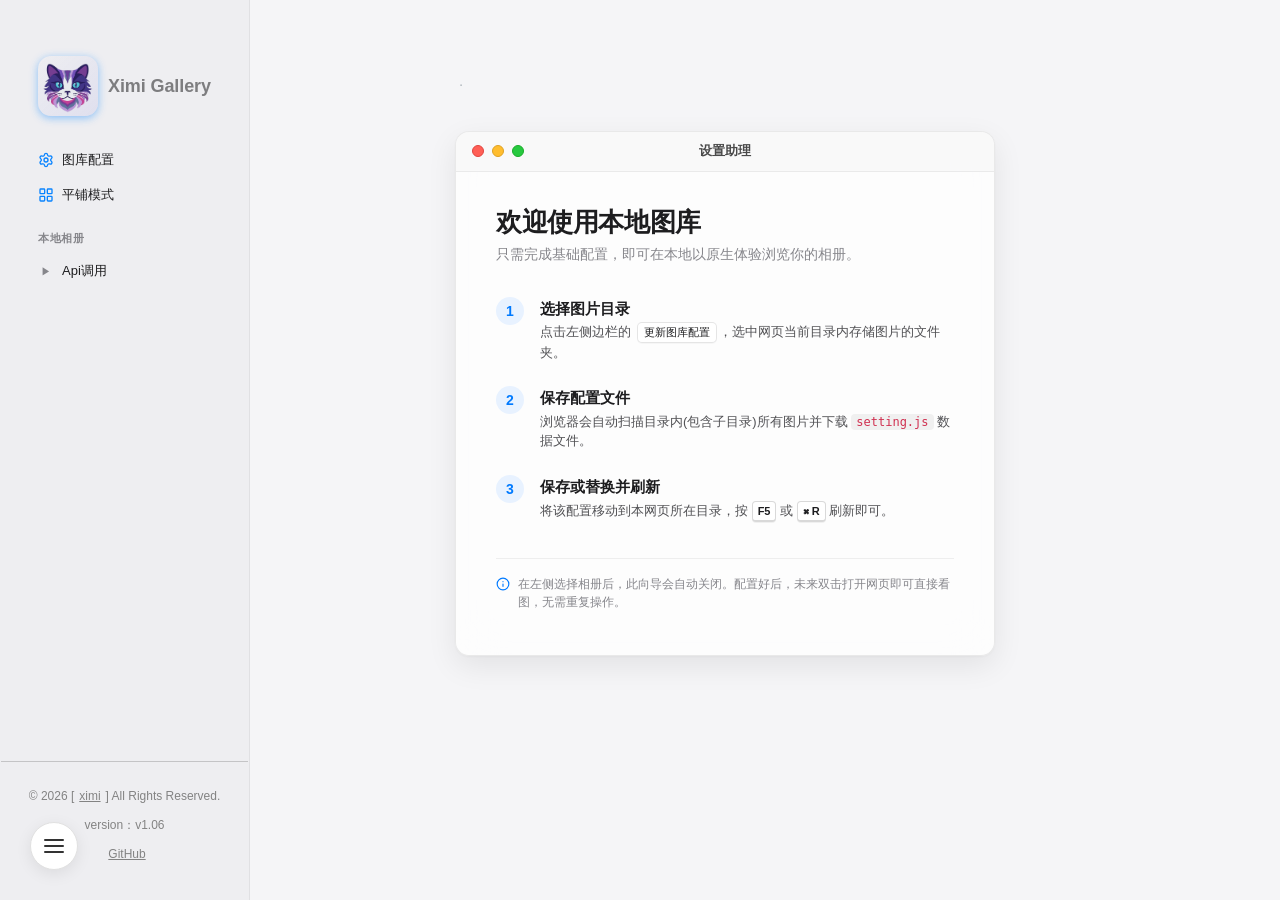
==== commit d8760466: "upload v1.06" ====
--- a/index.html
+++ b/index.html
@@ -96,9 +96,11 @@
 
  <!-- 引入 配置文件 -->
 <script src="setting.js"></script>
+<script src="api.js"></script> 
+
 
 <!-- 根据需求自行添加即可
-<script src="setting2.js"></script> 
+
 <script src="setting2.js"></script> 
 -->
 
@@ -165,7 +167,7 @@
 <!-- 添加到容器底部的内容 -->
     <div class="sidebar-footer">
         <p class="copyright">© 2026 [<a href="https://www.ximi.me/post-6044.html" target="_blank">ximi</a>] All Rights Reserved.</p>
- <p class="copyright">version：v1.04</p> 
+ <p class="copyright">version：v1.06</p> 
         
         <p class="github-link">
             <a href="https://github.com/xm-nas/ximi-web-Gallery" target="_blank" rel="noopener noreferrer">
